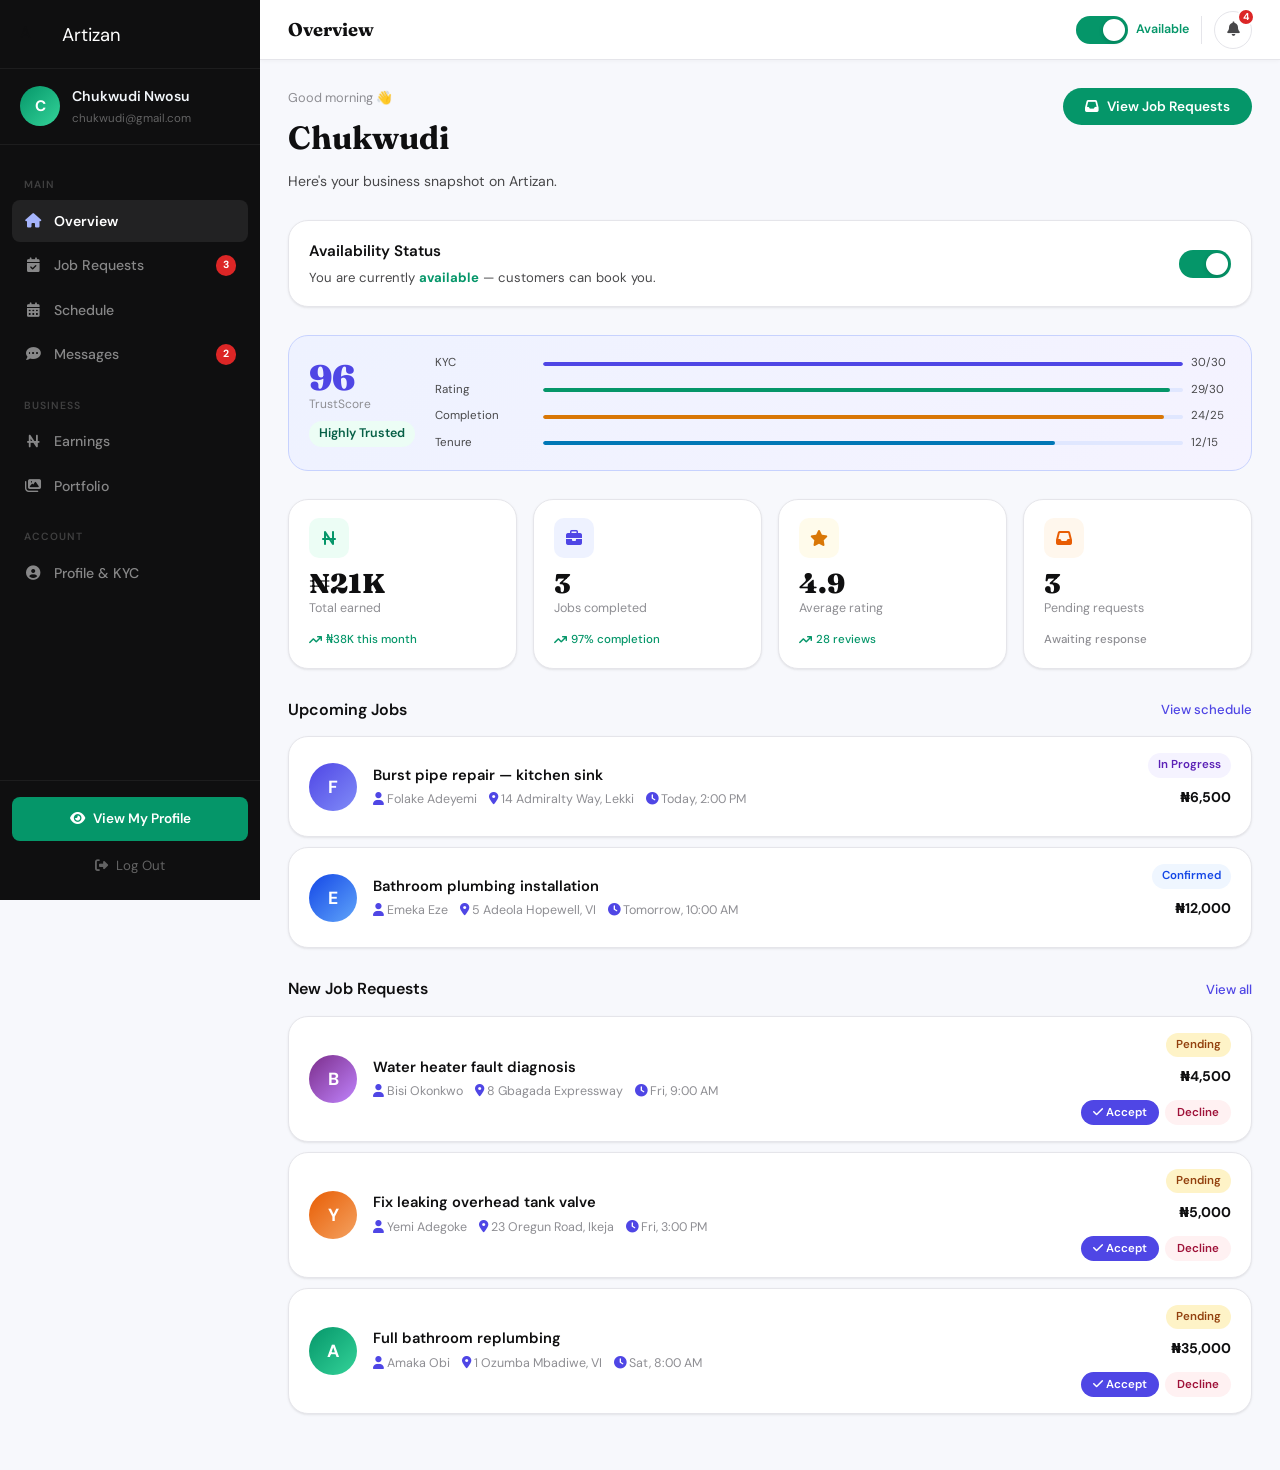
==== artisan-dashboard.html @ 29da0f99 "i added artizan dashboard" ====
<!DOCTYPE html>
<html lang="en">
<head>
  <meta charset="UTF-8"/>
  <meta name="viewport" content="width=device-width, initial-scale=1.0"/>
  <title>Artisan Dashboard — Artizan Lagos</title>
  <link rel="preconnect" href="https://fonts.googleapis.com"/>
  <link rel="preconnect" href="https://fonts.gstatic.com" crossorigin/>
  <link href="https://fonts.googleapis.com/css2?family=Fraunces:ital,opsz,wght@0,9..144,300;0,9..144,600;0,9..144,900;1,9..144,300&family=DM+Sans:ital,opsz,wght@0,9..40,300;0,9..40,400;0,9..40,500;0,9..40,600;1,9..40,300&display=swap" rel="stylesheet"/>
  <link rel="stylesheet" href="https://cdnjs.cloudflare.com/ajax/libs/font-awesome/6.5.0/css/all.min.css"/>
  <link rel="stylesheet" href="assets/css/style.css"/>
  <link rel="stylesheet" href="assets/css/dashboard.css"/>
  <link rel="stylesheet" href="assets/css/artisan-dashboard.css"/>
</head>
<body class="dash-body">

<!-- ══════════════════════════════════════════
     SIDEBAR
══════════════════════════════════════════ -->
<aside class="sidebar" id="sidebar">
  <div class="sb-brand">
    <a href="index.html" class="sb-logo">
      <span class="logo-mark">A</span>
      <span class="logo-text">Artizan</span>
    </a>
    <button class="sb-close" id="sb-close"><i class="fa fa-xmark"></i></button>
  </div>

  <div class="sb-user">
    <div class="sb-avatar artisan-av" id="sb-avatar">C</div>
    <div class="sb-user-info">
      <p class="sb-user-name" id="sb-user-name">Chukwudi Nwosu</p>
      <p class="sb-user-email" id="sb-user-email">chukwudi@gmail.com</p>
    </div>
  </div>

  <nav class="sb-nav">
    <p class="sb-section-label">Main</p>
    <a href="#" class="sb-link active" data-section="overview">
      <i class="fa fa-house"></i><span>Overview</span>
    </a>
    <a href="#" class="sb-link" data-section="bookings">
      <i class="fa fa-calendar-check"></i><span>Job Requests</span>
      <span class="sb-badge" id="badge-bookings">3</span>
    </a>
    <a href="#" class="sb-link" data-section="schedule">
      <i class="fa fa-calendar-days"></i><span>Schedule</span>
    </a>
    <a href="#" class="sb-link" data-section="messages">
      <i class="fa fa-comment-dots"></i><span>Messages</span>
      <span class="sb-badge" id="badge-messages">2</span>
    </a>

    <p class="sb-section-label">Business</p>
    <a href="#" class="sb-link" data-section="earnings">
      <i class="fa fa-naira-sign"></i><span>Earnings</span>
    </a>
    <a href="#" class="sb-link" data-section="portfolio">
      <i class="fa fa-images"></i><span>Portfolio</span>
    </a>

    <p class="sb-section-label">Account</p>
    <a href="#" class="sb-link" data-section="profile">
      <i class="fa fa-user-circle"></i><span>Profile & KYC</span>
    </a>
  </nav>

  <div class="sb-bottom">
    <a href="artisan-profile.html" class="sb-find-btn artisan-btn">
      <i class="fa fa-eye"></i> View My Profile
    </a>
    <button class="sb-logout" id="logout-btn">
      <i class="fa fa-right-from-bracket"></i> Log Out
    </button>
  </div>
</aside>

<!-- Overlay for mobile sidebar -->
<div class="sb-overlay" id="sb-overlay"></div>

<!-- ══════════════════════════════════════════
     MAIN WRAPPER
══════════════════════════════════════════ -->
<div class="dash-main">

  <!-- TOPBAR -->
  <header class="dash-topbar">
    <button class="topbar-menu" id="topbar-menu">
      <i class="fa fa-bars"></i>
    </button>
    <h1 class="topbar-title" id="topbar-title">Overview</h1>
    <div class="topbar-right">
      <!-- Availability quick toggle -->
      <div class="topbar-avail-wrap" id="topbar-avail-wrap" title="Toggle availability">
        <label class="avail-toggle" style="margin:0">
          <input type="checkbox" id="avail-topbar-toggle" checked/>
          <div class="avail-track"><div class="avail-thumb"></div></div>
        </label>
        <span class="topbar-avail-label" id="topbar-avail-label">Available</span>
      </div>
      <!-- Notification bell -->
      <div class="notif-wrap" id="notif-wrap">
        <button class="topbar-icon-btn" id="notif-btn">
          <i class="fa fa-bell"></i>
          <span class="topbar-badge" id="notif-count">4</span>
        </button>
        <div class="notif-dropdown" id="notif-dropdown" style="display:none">
          <div class="notif-header">
            <span>Notifications</span>
            <button class="notif-clear" id="notif-clear">Mark all read</button>
          </div>
          <div class="notif-list" id="notif-list"></div>
        </div>
      </div>
    </div>
  </header>

  <!-- CONTENT PANELS -->
  <div class="dash-content">

    <!-- ═══ OVERVIEW ═══ -->
    <section class="dash-panel active" id="panel-overview">
      <div class="panel-hero">
        <div>
          <p class="panel-eyebrow">Good morning 👋</p>
          <h2 class="panel-heading" id="greeting-name">Chukwudi</h2>
          <p class="panel-sub">Here's your business snapshot on Artizan.</p>
        </div>
        <button class="panel-cta-btn green-btn" data-section="bookings">
          <i class="fa fa-inbox"></i> View Job Requests
        </button>
      </div>

      <!-- Availability toggle card -->
      <div class="avail-toggle-card">
        <div class="atc-left">
          <h4>Availability Status</h4>
          <p id="avail-status-text">You are currently <strong style="color:var(--brand-green)">available</strong> — customers can book you.</p>
        </div>
        <label class="avail-toggle">
          <input type="checkbox" id="avail-main-toggle" checked/>
          <div class="avail-track"><div class="avail-thumb"></div></div>
        </label>
      </div>

      <!-- TrustScore widget -->
      <div class="trust-score-widget" id="trust-score-widget">
        <div>
          <div class="ts-num" id="ts-num">87</div>
          <div class="ts-label">TrustScore</div>
          <span class="ts-band" id="ts-band">Highly Trusted</span>
        </div>
        <div class="ts-bars" id="ts-bars">
          <!-- rendered by JS -->
        </div>
      </div>

      <!-- Stats -->
      <div class="stat-grid">
        <div class="stat-card">
          <div class="stat-icon-wrap green"><i class="fa fa-naira-sign"></i></div>
          <div class="stat-body">
            <p class="stat-val" id="stat-earned">₦182K</p>
            <p class="stat-lbl">Total earned</p>
          </div>
          <div class="stat-trend up"><i class="fa fa-arrow-trend-up"></i> ₦38K this month</div>
        </div>
        <div class="stat-card">
          <div class="stat-icon-wrap purple"><i class="fa fa-briefcase"></i></div>
          <div class="stat-body">
            <p class="stat-val" id="stat-jobs">31</p>
            <p class="stat-lbl">Jobs completed</p>
          </div>
          <div class="stat-trend up"><i class="fa fa-arrow-trend-up"></i> 97% completion</div>
        </div>
        <div class="stat-card">
          <div class="stat-icon-wrap amber"><i class="fa fa-star"></i></div>
          <div class="stat-body">
            <p class="stat-val" id="stat-rating">4.9</p>
            <p class="stat-lbl">Average rating</p>
          </div>
          <div class="stat-trend up"><i class="fa fa-arrow-trend-up"></i> 28 reviews</div>
        </div>
        <div class="stat-card">
          <div class="stat-icon-wrap orange"><i class="fa fa-inbox"></i></div>
          <div class="stat-body">
            <p class="stat-val" id="stat-pending">3</p>
            <p class="stat-lbl">Pending requests</p>
          </div>
          <div class="stat-trend neutral">Awaiting response</div>
        </div>
      </div>

      <!-- Upcoming jobs quick view -->
      <div class="section-block">
        <div class="section-block-header">
          <h3 class="section-block-title">Upcoming Jobs</h3>
          <button class="section-block-link" data-section="schedule">View schedule</button>
        </div>
        <div class="booking-list" id="overview-upcoming"></div>
      </div>

      <!-- Pending requests quick view -->
      <div class="section-block">
        <div class="section-block-header">
          <h3 class="section-block-title">New Job Requests</h3>
          <button class="section-block-link" data-section="bookings">View all</button>
        </div>
        <div class="booking-list" id="overview-pending"></div>
      </div>
    </section>

    <!-- ═══ JOB REQUESTS ═══ -->
    <section class="dash-panel" id="panel-bookings">
      <div class="panel-toprow">
        <div>
          <h2 class="panel-heading">Job Requests</h2>
          <p class="panel-sub">Accept or decline incoming booking requests from customers.</p>
        </div>
      </div>

      <!-- Filters -->
      <div class="booking-filters">
        <button class="bf-chip active green-active" data-filter="all">All</button>
        <button class="bf-chip" data-filter="pending">Pending</button>
        <button class="bf-chip" data-filter="confirmed">Confirmed</button>
        <button class="bf-chip" data-filter="in_progress">In Progress</button>
        <button class="bf-chip" data-filter="completed">Completed</button>
        <button class="bf-chip" data-filter="cancelled">Cancelled</button>
      </div>

      <div class="booking-list-full" id="jobs-list"></div>
    </section>

    <!-- ═══ SCHEDULE ═══ -->
    <section class="dash-panel" id="panel-schedule">
      <div class="panel-toprow">
        <div>
          <h2 class="panel-heading">My Schedule</h2>
          <p class="panel-sub">Manage your working hours and confirmed job slots.</p>
        </div>
      </div>

      <!-- Week view -->
      <div class="section-block">
        <div class="section-block-header">
          <h3 class="section-block-title">This Week</h3>
          <span class="section-block-link" id="week-range-label" style="cursor:default;color:var(--text-muted)"></span>
        </div>
        <div class="schedule-week" id="schedule-week"></div>
      </div>

      <!-- Availability Hours -->
      <div class="section-block">
        <div class="section-block-header">
          <h3 class="section-block-title">Working Hours</h3>
          <button class="section-block-link" id="save-hours-btn">Save changes</button>
        </div>
        <div class="avail-hours-grid" id="avail-hours-grid"></div>
      </div>

      <!-- Confirmed bookings on schedule -->
      <div class="section-block">
        <div class="section-block-header">
          <h3 class="section-block-title">Confirmed Jobs</h3>
        </div>
        <div class="booking-list-full" id="schedule-jobs-list"></div>
      </div>
    </section>

    <!-- ═══ MESSAGES ═══ -->
    <section class="dash-panel" id="panel-messages">
      <h2 class="panel-heading">Messages</h2>
      <p class="panel-sub">Chat with customers. Messaging unlocks after you confirm a booking.</p>

      <div class="chat-shell">
        <div class="chat-list" id="chat-list"></div>
        <div class="chat-window" id="chat-window">
          <div class="chat-empty" id="chat-empty">
            <i class="fa fa-comment-dots"></i>
            <p>Select a conversation to start chatting</p>
          </div>
          <div class="chat-active" id="chat-active" style="display:none">
            <div class="chat-header" id="chat-header"></div>
            <div class="chat-messages" id="chat-messages"></div>
            <div class="chat-input-wrap">
              <input type="text" id="chat-input" class="chat-input" placeholder="Type a message..."/>
              <button class="chat-send" id="chat-send"><i class="fa fa-paper-plane"></i></button>
            </div>
          </div>
        </div>
      </div>
    </section>

    <!-- ═══ EARNINGS ═══ -->
    <section class="dash-panel" id="panel-earnings">
      <div class="panel-toprow">
        <div>
          <h2 class="panel-heading">Earnings</h2>
          <p class="panel-sub">Track your income and request withdrawals.</p>
        </div>
      </div>

      <div class="earnings-summary">
        <div class="earnings-card">
          <p class="ec-period">This week</p>
          <p class="ec-amount" id="earn-week">₦18,500</p>
          <p class="ec-jobs" id="earn-week-jobs">3 jobs</p>
        </div>
        <div class="earnings-card">
          <p class="ec-period">This month</p>
          <p class="ec-amount" id="earn-month">₦38,000</p>
          <p class="ec-jobs" id="earn-month-jobs">6 jobs</p>
        </div>
        <div class="earnings-card">
          <p class="ec-period">All time</p>
          <p class="ec-amount" id="earn-total">₦182,500</p>
          <p class="ec-jobs" id="earn-total-jobs">31 jobs</p>
        </div>
      </div>

      <!-- Withdraw form -->
      <div class="withdraw-form">
        <h4><i class="fa fa-building-columns" style="margin-right:8px;color:var(--brand-green)"></i>Available balance: <span id="avail-balance">₦12,500</span></h4>
        <input type="number" id="withdraw-input" class="withdraw-input" placeholder="Enter amount (₦)"/>
        <button class="withdraw-btn" id="withdraw-btn">Withdraw to Bank</button>
      </div>

      <!-- Transaction history -->
      <div class="section-block">
        <div class="section-block-header">
          <h3 class="section-block-title">Transaction History</h3>
        </div>
        <div class="booking-list-full" id="earnings-history"></div>
      </div>
    </section>

    <!-- ═══ PORTFOLIO ═══ -->
    <section class="dash-panel" id="panel-portfolio">
      <div class="panel-toprow">
        <div>
          <h2 class="panel-heading">My Portfolio</h2>
          <p class="panel-sub">Showcase your best work. Upload up to 10 photos to attract more customers.</p>
        </div>
      </div>

      <div class="portfolio-count-bar">
        <span id="portfolio-count-text">5 / 10 photos uploaded</span>
        <div class="portfolio-count-track">
          <div class="portfolio-count-fill" id="portfolio-count-fill" style="width:50%"></div>
        </div>
      </div>

      <div class="portfolio-manager-grid" id="portfolio-grid"></div>

      <!-- Hidden file input -->
      <input type="file" id="portfolio-file-input" accept="image/*" style="display:none"/>

      <!-- Caption modal -->
      <div class="modal-backdrop" id="caption-modal" style="display:none">
        <div class="modal-box">
          <button class="modal-close-btn" id="caption-modal-close"><i class="fa fa-xmark"></i></button>
          <div class="modal-icon" style="background:#ECFDF5;color:#059669"><i class="fa fa-image"></i></div>
          <h3 class="modal-title">Add a caption</h3>
          <p class="modal-sub">Describe the work shown in this photo.</p>
          <input type="text" id="caption-input" class="pf-input" placeholder="e.g. Fixed burst kitchen pipe, Lekki" style="margin-bottom:16px"/>
          <button class="review-submit-btn" id="caption-submit" style="background:var(--brand-green)">Upload Photo</button>
        </div>
      </div>
    </section>

    <!-- ═══ PROFILE & KYC ═══ -->
    <section class="dash-panel" id="panel-profile">
      <h2 class="panel-heading">Profile & KYC</h2>
      <p class="panel-sub">Keep your details accurate and complete your identity verification.</p>

      <!-- KYC status banner -->
      <div class="kyc-banner" id="kyc-banner">
        <div class="kyc-banner-icon"><i class="fa fa-shield-halved"></i></div>
        <div class="kyc-banner-body">
          <h4 id="kyc-banner-title">Identity Verified</h4>
          <p id="kyc-banner-sub">Your government ID has been verified. Your TrustScore has been boosted.</p>
        </div>
        <span class="kyc-status-badge" id="kyc-status-badge">Verified</span>
      </div>

      <div class="profile-card" style="max-width:720px">
        <div class="profile-avatar-row">
          <div class="profile-dash-avatar artisan-av" id="profile-dash-avatar">C</div>
          <div>
            <h3 class="profile-dash-name" id="profile-dash-name">Chukwudi Nwosu</h3>
            <p class="profile-dash-email" id="profile-dash-email">chukwudi@gmail.com</p>
            <span class="profile-badge artisan-badge">Artisan · Plumber</span>
          </div>
        </div>

        <form id="profile-form" novalidate>
          <div class="pf-row">
            <div class="pf-field">
              <label class="pf-label">First name</label>
              <input type="text" id="pf-first" class="pf-input" placeholder="First name"/>
            </div>
            <div class="pf-field">
              <label class="pf-label">Last name</label>
              <input type="text" id="pf-last" class="pf-input" placeholder="Last name"/>
            </div>
          </div>
          <div class="pf-field">
            <label class="pf-label">Email address</label>
            <input type="email" id="pf-email" class="pf-input" placeholder="Email address"/>
          </div>
          <div class="pf-field">
            <label class="pf-label">Phone number</label>
            <input type="tel" id="pf-phone" class="pf-input" placeholder="+234 xxx xxx xxxx"/>
          </div>
          <div class="pf-row">
            <div class="pf-field">
              <label class="pf-label">Skill category</label>
              <select id="pf-skill" class="pf-input">
                <option>Plumbing</option><option>Electrical</option><option>Home Repair</option>
                <option>Tailoring</option><option>Carpentry</option><option>Painting</option>
                <option>Home Cleaning</option><option>Laundry</option><option>Babysitting</option>
                <option>Elder Care</option><option>Security</option><option>Private Tutoring</option>
              </select>
            </div>
            <div class="pf-field">
              <label class="pf-label">Years of experience</label>
              <input type="number" id="pf-exp" class="pf-input" placeholder="e.g. 5" min="0" max="50"/>
            </div>
          </div>
          <div class="pf-field">
            <label class="pf-label">Hourly rate (₦)</label>
            <input type="number" id="pf-rate" class="pf-input" placeholder="e.g. 3500"/>
          </div>
          <div class="pf-field">
            <label class="pf-label">Bio</label>
            <textarea id="pf-bio" class="pf-input" rows="3" placeholder="Briefly describe your skills and experience..." style="resize:vertical;padding-top:10px"></textarea>
          </div>

          <div class="pf-divider">KYC Document</div>
          <div class="kyc-upload-row">
            <div class="kyc-doc-preview" id="kyc-doc-preview">
              <i class="fa fa-id-card"></i>
              <span id="kyc-doc-name">NIN Slip uploaded</span>
            </div>
            <label class="kyc-upload-btn" for="kyc-file-input">
              <i class="fa fa-arrow-up-from-bracket"></i> Replace Document
            </label>
            <input type="file" id="kyc-file-input" accept="image/*,.pdf" style="display:none"/>
          </div>

          <div class="pf-divider">Change password</div>
          <div class="pf-row">
            <div class="pf-field">
              <label class="pf-label">New password</label>
              <input type="password" id="pf-pw" class="pf-input" placeholder="Leave blank to keep current"/>
            </div>
            <div class="pf-field">
              <label class="pf-label">Confirm new password</label>
              <input type="password" id="pf-pw-confirm" class="pf-input" placeholder="Repeat new password"/>
            </div>
          </div>

          <div class="pf-error" id="pf-error"></div>
          <div class="pf-success" id="pf-success" style="display:none"><i class="fa fa-circle-check"></i> Profile updated successfully.</div>

          <div class="pf-actions">
            <button type="submit" class="pf-save-btn" style="background:var(--brand-green)">Save Changes</button>
            <button type="button" class="pf-delete-btn" id="pf-delete-btn">Delete Account</button>
          </div>
        </form>
      </div>
    </section>

  </div>
</div>

<!-- ══════════════════════════════════════════
     CONFIRM MODAL (generic)
══════════════════════════════════════════ -->
<div class="modal-backdrop" id="confirm-modal" style="display:none">
  <div class="modal-box">
    <div class="modal-icon danger"><i class="fa fa-triangle-exclamation"></i></div>
    <h3 class="modal-title" id="confirm-title">Are you sure?</h3>
    <p class="modal-sub" id="confirm-msg">This action cannot be undone.</p>
    <div class="modal-actions">
      <button class="confirm-yes-btn" id="confirm-yes">Yes, continue</button>
      <button class="confirm-no-btn" id="confirm-no">Cancel</button>
    </div>
  </div>
</div>

<!-- TOAST -->
<div class="toast-wrap" id="toast-wrap"></div>

<script src="assets/js/artisan-dashboard.js"></script>
</body>
</html>
---- assets/css/style.css ----
/* ══════════════════════════════════════════
   ARTIZAN — DESIGN SYSTEM (style.css)
   Shared variables, resets, base styles
══════════════════════════════════════════ */

:root {
  /* Brand colours */
  --brand-purple: #4F46E5;
  --brand-purple-dark: #3730A3;
  --brand-purple-light: #EEF2FF;
  --brand-green: #059669;
  --brand-green-dark: #047857;
  --brand-green-light: #ECFDF5;

  /* Neutrals */
  --ink-900: #0F0F10;
  --ink-800: #1C1C1E;
  --ink-700: #2C2C2E;
  --ink-600: #48484A;
  --ink-500: #636366;
  --ink-400: #8E8E93;
  --ink-300: #C7C7CC;
  --ink-200: #E5E5EA;
  --ink-100: #F2F2F7;
  --ink-50:  #FAFAFA;
  --white:   #FFFFFF;

  /* Semantic */
  --text-primary:   var(--ink-900);
  --text-secondary: var(--ink-600);
  --text-muted:     var(--ink-400);
  --border:         var(--ink-200);
  --border-strong:  var(--ink-300);
  --surface:        var(--white);
  --surface-raised: var(--ink-50);

  /* Trust colours */
  --trust-high-bg:    #ECFDF5;
  --trust-high-color: #065F46;
  --trust-mid-bg:     #FFFBEB;
  --trust-mid-color:  #92400E;
  --trust-low-bg:     #F9FAFB;
  --trust-low-color:  #6B7280;

  /* Typography */
  --font-display: 'Fraunces', Georgia, serif;
  --font-body:    'DM Sans', system-ui, sans-serif;

  /* Spacing */
  --space-xs:  4px;
  --space-sm:  8px;
  --space-md:  16px;
  --space-lg:  24px;
  --space-xl:  40px;
  --space-2xl: 64px;
  --space-3xl: 96px;

  /* Radius */
  --radius-sm:  6px;
  --radius-md:  12px;
  --radius-lg:  20px;
  --radius-xl:  32px;
  --radius-full: 999px;

  /* Shadows */
  --shadow-sm:  0 1px 3px rgba(0,0,0,0.06), 0 1px 2px rgba(0,0,0,0.04);
  --shadow-md:  0 4px 16px rgba(0,0,0,0.08), 0 2px 6px rgba(0,0,0,0.04);
  --shadow-lg:  0 12px 40px rgba(0,0,0,0.12), 0 4px 12px rgba(0,0,0,0.06);
  --shadow-xl:  0 24px 64px rgba(0,0,0,0.16);

  /* Transitions */
  --ease: cubic-bezier(0.25, 0.46, 0.45, 0.94);
  --ease-spring: cubic-bezier(0.34, 1.56, 0.64, 1);
}

/* Reset */
*, *::before, *::after { box-sizing: border-box; margin: 0; padding: 0; }
html { scroll-behavior: smooth; -webkit-font-smoothing: antialiased; }
body {
  font-family: var(--font-body);
  font-size: 16px;
  line-height: 1.6;
  color: var(--text-primary);
  background: var(--white);
  overflow-x: hidden;
}
img { max-width: 100%; height: auto; display: block; }
a { color: inherit; text-decoration: none; }
button { cursor: pointer; font-family: inherit; border: none; background: none; }
ul, ol { list-style: none; }
input, select, textarea {
  font-family: inherit;
  font-size: 1rem;
  border: none;
  outline: none;
  background: none;
}

/* Container */
.container {
  max-width: 1200px;
  margin: 0 auto;
  padding: 0 24px;
}

/* Section headers */
.section-header { text-align: center; margin-bottom: 52px; }
.section-label {
  display: inline-block;
  font-size: 0.8rem;
  font-weight: 600;
  letter-spacing: 0.12em;
  text-transform: uppercase;
  color: var(--brand-purple);
  margin-bottom: 12px;
}
.section-label.light { color: rgba(255,255,255,0.7); }
.section-title {
  font-family: var(--font-display);
  font-size: clamp(1.8rem, 4vw, 2.8rem);
  font-weight: 700;
  line-height: 1.15;
  color: var(--text-primary);
  margin-bottom: 16px;
}
.section-title em {
  font-style: italic;
  font-weight: 300;
  color: var(--brand-purple);
}
.section-sub {
  font-size: 1.05rem;
  color: var(--text-secondary);
  max-width: 540px;
  margin: 0 auto;
}

/* Shared buttons */
.btn-primary-sm {
  display: inline-flex;
  align-items: center;
  gap: 6px;
  padding: 9px 20px;
  background: var(--brand-purple);
  color: var(--white);
  border-radius: var(--radius-full);
  font-size: 0.88rem;
  font-weight: 500;
  transition: background 0.2s var(--ease), transform 0.15s var(--ease);
}
.btn-primary-sm:hover { background: var(--brand-purple-dark); transform: translateY(-1px); }

.btn-ghost {
  display: inline-flex;
  align-items: center;
  padding: 9px 18px;
  border: 1px solid var(--border-strong);
  border-radius: var(--radius-full);
  font-size: 0.88rem;
  font-weight: 500;
  color: var(--text-secondary);
  transition: border-color 0.2s, color 0.2s;
}
.btn-ghost:hover { border-color: var(--brand-purple); color: var(--brand-purple); }

/* Scrollbar */
::-webkit-scrollbar { width: 6px; }
::-webkit-scrollbar-track { background: var(--ink-100); }
::-webkit-scrollbar-thumb { background: var(--ink-300); border-radius: 3px; }

/* Utility */
.hidden { display: none !important; }
---- assets/css/dashboard.css ----
/* ══════════════════════════════════════════
   ARTIZAN — DASHBOARD SHARED CSS
   dashboard.css
   Used by: customer-dashboard, artisan-dashboard
══════════════════════════════════════════ */

/* ── BASE ── */
.dash-body {
  margin: 0;
  background: #F7F8FC;
  font-family: var(--font-body);
  min-height: 100vh;
  overflow-x: hidden;
}

/* ── SIDEBAR ── */
.sidebar {
  position: fixed;
  top: 0; left: 0;
  width: 260px;
  height: 100vh;
  background: #0F0F10;
  display: flex;
  flex-direction: column;
  z-index: 300;
  transition: transform 0.3s var(--ease);
  overflow-y: auto;
}
.sidebar::-webkit-scrollbar { width: 0; }

.sb-brand {
  display: flex;
  align-items: center;
  justify-content: space-between;
  padding: 20px 20px 16px;
  border-bottom: 1px solid rgba(255,255,255,0.06);
}
.sb-logo {
  display: flex; align-items: center; gap: 10px;
  text-decoration: none;
}
.sb-logo .logo-text { color: #fff; font-size: 1.15rem; }
.sb-logo .logo-mark { width: 32px; height: 32px; font-size: 1rem; }
.sb-close {
  display: none;
  color: rgba(255,255,255,0.4);
  font-size: 1rem;
  background: none; border: none; cursor: pointer;
  padding: 4px;
}

.sb-user {
  display: flex; align-items: center; gap: 12px;
  padding: 16px 20px;
  border-bottom: 1px solid rgba(255,255,255,0.06);
}
.sb-avatar {
  width: 40px; height: 40px;
  border-radius: 50%;
  background: linear-gradient(135deg, #4F46E5, #818CF8);
  display: flex; align-items: center; justify-content: center;
  font-size: 0.95rem; font-weight: 700; color: #fff;
  flex-shrink: 0;
}
.sb-avatar.artisan-av { background: linear-gradient(135deg, #059669, #34D399); }
.sb-user-name  { font-size: 0.88rem; font-weight: 600; color: #F1F5F9; margin-bottom: 2px; }
.sb-user-email { font-size: 0.72rem; color: rgba(255,255,255,0.35); white-space: nowrap; overflow: hidden; text-overflow: ellipsis; max-width: 150px; }

.sb-nav {
  flex: 1;
  padding: 12px 12px;
  display: flex;
  flex-direction: column;
  gap: 2px;
}
.sb-link {
  display: flex;
  align-items: center;
  gap: 12px;
  padding: 10px 12px;
  border-radius: 8px;
  color: rgba(255,255,255,0.5);
  font-size: 0.88rem;
  font-weight: 500;
  text-decoration: none;
  transition: background 0.2s, color 0.2s;
  position: relative;
}
.sb-link i { width: 18px; text-align: center; font-size: 0.9rem; flex-shrink: 0; }
.sb-link span:not(.sb-badge) { flex: 1; }
.sb-link:hover { background: rgba(255,255,255,0.06); color: rgba(255,255,255,0.8); }
.sb-link.active { background: rgba(255,255,255,0.08); color: #fff; font-weight: 600; }
.sb-link.active i { color: #A5B4FC; }
.sb-link.active.artisan-active i { color: #6EE7B7; }

.sb-badge {
  background: #DC2626;
  color: #fff;
  font-size: 0.65rem;
  font-weight: 700;
  padding: 2px 6px;
  border-radius: 20px;
  min-width: 20px;
  text-align: center;
}

/* Sidebar section label */
.sb-section-label {
  font-size: 0.65rem;
  font-weight: 600;
  text-transform: uppercase;
  letter-spacing: 0.1em;
  color: rgba(255,255,255,0.2);
  padding: 12px 12px 4px;
  margin-top: 8px;
}

.sb-bottom {
  padding: 16px 12px;
  border-top: 1px solid rgba(255,255,255,0.06);
  display: flex;
  flex-direction: column;
  gap: 6px;
}
.sb-find-btn {
  display: flex; align-items: center; justify-content: center; gap: 8px;
  padding: 11px;
  background: var(--brand-purple);
  color: #fff;
  border-radius: 8px;
  font-size: 0.85rem; font-weight: 600;
  text-decoration: none;
  transition: background 0.2s;
}
.sb-find-btn:hover { background: var(--brand-purple-dark); }
.sb-find-btn.artisan-btn { background: var(--brand-green); }
.sb-find-btn.artisan-btn:hover { background: var(--brand-green-dark); }
.sb-logout {
  display: flex; align-items: center; justify-content: center; gap: 8px;
  padding: 10px;
  color: rgba(255,255,255,0.35);
  font-size: 0.83rem;
  background: none; border: none; cursor: pointer;
  border-radius: 8px;
  transition: background 0.2s, color 0.2s;
}
.sb-logout:hover { background: rgba(220,38,38,0.1); color: #FCA5A5; }

/* Overlay */
.sb-overlay {
  display: none;
  position: fixed; inset: 0;
  background: rgba(0,0,0,0.5);
  z-index: 299;
}
.sb-overlay.open { display: block; }

/* ── MAIN WRAPPER ── */
.dash-main {
  margin-left: 260px;
  min-height: 100vh;
  display: flex;
  flex-direction: column;
}

/* ── TOPBAR ── */
.dash-topbar {
  position: sticky; top: 0; z-index: 100;
  height: 60px;
  background: #fff;
  border-bottom: 1px solid var(--border);
  display: flex; align-items: center;
  padding: 0 28px;
  gap: 16px;
  box-shadow: 0 1px 4px rgba(0,0,0,0.04);
}
.topbar-menu {
  display: none;
  background: none; border: none; cursor: pointer;
  font-size: 1.1rem; color: var(--text-secondary);
  padding: 4px;
}
.topbar-title {
  font-family: var(--font-display);
  font-size: 1.15rem;
  font-weight: 700;
  color: var(--ink-900);
  flex: 1;
}
.topbar-right { display: flex; align-items: center; gap: 8px; }
.topbar-icon-btn {
  width: 38px; height: 38px;
  border-radius: 50%;
  display: flex; align-items: center; justify-content: center;
  background: none; border: 1px solid var(--border);
  color: var(--text-secondary); font-size: 0.9rem;
  cursor: pointer; position: relative;
  transition: all 0.2s; text-decoration: none;
}
.topbar-icon-btn:hover { border-color: var(--brand-purple); color: var(--brand-purple); }
.topbar-badge {
  position: absolute; top: -4px; right: -4px;
  width: 18px; height: 18px;
  background: #DC2626; color: #fff;
  border-radius: 50%; font-size: 0.62rem; font-weight: 700;
  display: flex; align-items: center; justify-content: center;
  border: 2px solid #fff;
}

/* Notifications dropdown */
.notif-wrap { position: relative; }
.notif-dropdown {
  position: absolute; top: calc(100% + 10px); right: 0;
  width: 340px;
  background: #fff;
  border: 1px solid var(--border);
  border-radius: var(--radius-lg);
  box-shadow: var(--shadow-lg);
  z-index: 200;
  overflow: hidden;
}
.notif-header {
  display: flex; align-items: center; justify-content: space-between;
  padding: 14px 16px;
  border-bottom: 1px solid var(--border);
  font-size: 0.88rem; font-weight: 600;
}
.notif-clear {
  font-size: 0.78rem; color: var(--brand-purple); background: none; border: none; cursor: pointer;
}
.notif-list { max-height: 320px; overflow-y: auto; }
.notif-item {
  display: flex; align-items: flex-start; gap: 12px;
  padding: 12px 16px;
  border-bottom: 1px solid var(--border);
  transition: background 0.2s;
}
.notif-item:last-child { border-bottom: none; }
.notif-item:hover { background: var(--ink-50); }
.notif-item.unread { background: #F5F3FF; }
.notif-dot { width: 8px; height: 8px; border-radius: 50%; background: var(--brand-purple); flex-shrink: 0; margin-top: 5px; }
.notif-dot.read { background: transparent; border: 1px solid var(--border); }
.notif-text { font-size: 0.82rem; color: var(--text-secondary); line-height: 1.5; flex: 1; }
.notif-time { font-size: 0.72rem; color: var(--text-muted); white-space: nowrap; }

/* ── CONTENT ── */
.dash-content { flex: 1; padding: 28px; }
.dash-panel { display: none; animation: panelIn 0.3s var(--ease) both; }
.dash-panel.active { display: block; }
@keyframes panelIn {
  from { opacity: 0; transform: translateY(10px); }
  to   { opacity: 1; transform: translateY(0); }
}

/* Panel hero */
.panel-hero {
  display: flex; align-items: flex-start; justify-content: space-between;
  margin-bottom: 28px; gap: 16px; flex-wrap: wrap;
}
.panel-eyebrow { font-size: 0.8rem; color: var(--text-muted); margin-bottom: 4px; }
.panel-heading {
  font-family: var(--font-display);
  font-size: clamp(1.4rem, 3vw, 2rem);
  font-weight: 700; color: var(--ink-900); margin-bottom: 6px;
}
.panel-sub { font-size: 0.88rem; color: var(--text-secondary); }
.panel-toprow { display: flex; align-items: flex-start; justify-content: space-between; margin-bottom: 24px; gap: 16px; flex-wrap: wrap; }
.panel-cta-btn {
  display: inline-flex; align-items: center; gap: 8px;
  padding: 10px 22px;
  background: var(--brand-purple); color: #fff;
  border-radius: var(--radius-full);
  font-size: 0.85rem; font-weight: 600;
  text-decoration: none; white-space: nowrap;
  transition: background 0.2s, transform 0.15s;
}
.panel-cta-btn:hover { background: var(--brand-purple-dark); transform: translateY(-1px); }
.panel-cta-btn.green-btn { background: var(--brand-green); }
.panel-cta-btn.green-btn:hover { background: var(--brand-green-dark); }

/* ── STAT CARDS ── */
.stat-grid {
  display: grid;
  grid-template-columns: repeat(4, 1fr);
  gap: 16px;
  margin-bottom: 28px;
}
.stat-card {
  background: #fff;
  border: 1px solid var(--border);
  border-radius: var(--radius-lg);
  padding: 18px 20px;
  display: flex; flex-direction: column; gap: 12px;
  box-shadow: var(--shadow-sm);
  transition: box-shadow 0.2s, transform 0.2s;
}
.stat-card:hover { box-shadow: var(--shadow-md); transform: translateY(-2px); }
.stat-icon-wrap {
  width: 40px; height: 40px;
  border-radius: 10px;
  display: flex; align-items: center; justify-content: center;
  font-size: 1rem;
}
.stat-icon-wrap.purple { background: #EEF2FF; color: var(--brand-purple); }
.stat-icon-wrap.green  { background: #ECFDF5; color: var(--brand-green); }
.stat-icon-wrap.amber  { background: #FFFBEB; color: #D97706; }
.stat-icon-wrap.blue   { background: #EFF6FF; color: #1447E6; }
.stat-icon-wrap.orange { background: #FFF7ED; color: #E85D04; }
.stat-val {
  font-family: var(--font-display);
  font-size: 1.7rem; font-weight: 900;
  color: var(--ink-900); line-height: 1;
}
.stat-lbl { font-size: 0.78rem; color: var(--text-muted); margin-top: 2px; }
.stat-trend {
  font-size: 0.72rem; font-weight: 500;
  display: flex; align-items: center; gap: 4px;
}
.stat-trend.up { color: #059669; }
.stat-trend.down { color: #DC2626; }
.stat-trend.neutral { color: var(--text-muted); }

/* ── SECTION BLOCK ── */
.section-block { margin-bottom: 28px; }
.section-block-header {
  display: flex; align-items: center; justify-content: space-between;
  margin-bottom: 14px;
}
.section-block-title { font-size: 1rem; font-weight: 600; color: var(--ink-900); }
.section-block-link {
  font-size: 0.82rem; font-weight: 500; color: var(--brand-purple);
  background: none; border: none; cursor: pointer; text-decoration: none;
  transition: color 0.2s;
}
.section-block-link:hover { color: var(--brand-purple-dark); }

/* ── BOOKING CARDS ── */
.booking-list, .booking-list-full { display: flex; flex-direction: column; gap: 10px; }
.booking-card {
  background: #fff;
  border: 1px solid var(--border);
  border-radius: var(--radius-lg);
  padding: 16px 20px;
  display: flex; align-items: center; gap: 16px;
  box-shadow: var(--shadow-sm);
  transition: box-shadow 0.2s;
}
.booking-card:hover { box-shadow: var(--shadow-md); }
.bc-avatar {
  width: 48px; height: 48px; border-radius: 50%;
  display: flex; align-items: center; justify-content: center;
  font-size: 1.1rem; font-weight: 700; color: #fff; flex-shrink: 0;
}
.bc-body { flex: 1; min-width: 0; }
.bc-title { font-size: 0.92rem; font-weight: 600; margin-bottom: 3px; white-space: nowrap; overflow: hidden; text-overflow: ellipsis; }
.bc-meta { display: flex; gap: 12px; font-size: 0.78rem; color: var(--text-muted); flex-wrap: wrap; }
.bc-meta i { margin-right: 3px; color: var(--brand-purple); }
.bc-right { display: flex; flex-direction: column; align-items: flex-end; gap: 8px; flex-shrink: 0; }
.bc-status {
  font-size: 0.72rem; font-weight: 600; padding: 3px 10px;
  border-radius: var(--radius-full);
}
.status-pending     { background: #FEF3C7; color: #92400E; }
.status-confirmed   { background: #EFF6FF; color: #1447E6; }
.status-in_progress { background: #F5F3FF; color: #5B21B6; }
.status-completed   { background: #ECFDF5; color: #065F46; }
.status-cancelled   { background: #FFF1F2; color: #9F1239; }
.status-disputed    { background: #FFF7ED; color: #9A3412; }
.bc-amount { font-size: 0.88rem; font-weight: 700; color: var(--ink-900); }
.bc-actions { display: flex; gap: 6px; margin-top: 4px; }
.bc-btn {
  padding: 5px 12px;
  border-radius: var(--radius-full);
  font-size: 0.72rem; font-weight: 600;
  cursor: pointer; border: none; transition: all 0.2s;
}
.bc-btn-primary { background: var(--brand-purple); color: #fff; }
.bc-btn-primary:hover { background: var(--brand-purple-dark); }
.bc-btn-secondary { background: var(--ink-100); color: var(--text-secondary); }
.bc-btn-secondary:hover { background: var(--ink-200); }
.bc-btn-danger { background: #FFF1F2; color: #9F1239; }
.bc-btn-danger:hover { background: #FFE4E6; }

/* Filter chips */
.booking-filters {
  display: flex; gap: 8px; flex-wrap: wrap;
  margin-bottom: 20px;
}
.bf-chip {
  padding: 6px 16px;
  border-radius: var(--radius-full);
  font-size: 0.8rem; font-weight: 500;
  border: 1.5px solid var(--border);
  background: #fff; color: var(--text-secondary);
  cursor: pointer; transition: all 0.2s;
}
.bf-chip:hover { border-color: var(--brand-purple); color: var(--brand-purple); }
.bf-chip.active { background: var(--brand-purple); border-color: var(--brand-purple); color: #fff; }
.bf-chip.active.green-active { background: var(--brand-green); border-color: var(--brand-green); }

/* ── CHAT ── */
.chat-shell {
  display: grid;
  grid-template-columns: 300px 1fr;
  height: calc(100vh - 200px);
  min-height: 400px;
  background: #fff;
  border: 1px solid var(--border);
  border-radius: var(--radius-lg);
  overflow: hidden;
  box-shadow: var(--shadow-sm);
}
.chat-list {
  border-right: 1px solid var(--border);
  overflow-y: auto;
  scrollbar-width: thin;
}
.chat-list-item {
  display: flex; align-items: center; gap: 12px;
  padding: 14px 16px;
  border-bottom: 1px solid var(--border);
  cursor: pointer; transition: background 0.15s;
}
.chat-list-item:hover { background: var(--ink-50); }
.chat-list-item.active { background: #F5F3FF; border-left: 3px solid var(--brand-purple); }
.cli-avatar { width: 40px; height: 40px; border-radius: 50%; display: flex; align-items: center; justify-content: center; font-size: 0.9rem; font-weight: 700; color: #fff; flex-shrink: 0; }
.cli-body { flex: 1; min-width: 0; }
.cli-name { font-size: 0.88rem; font-weight: 600; margin-bottom: 2px; }
.cli-preview { font-size: 0.75rem; color: var(--text-muted); white-space: nowrap; overflow: hidden; text-overflow: ellipsis; }
.cli-meta { display: flex; flex-direction: column; align-items: flex-end; gap: 4px; }
.cli-time { font-size: 0.7rem; color: var(--text-muted); }
.cli-unread { width: 18px; height: 18px; background: var(--brand-purple); color: #fff; border-radius: 50%; font-size: 0.62rem; font-weight: 700; display: flex; align-items: center; justify-content: center; }

.chat-window { display: flex; flex-direction: column; }
.chat-empty { flex: 1; display: flex; flex-direction: column; align-items: center; justify-content: center; gap: 12px; color: var(--text-muted); font-size: 0.9rem; }
.chat-empty i { font-size: 2.5rem; opacity: 0.3; }
.chat-active { display: flex; flex-direction: column; height: 100%; }
.chat-header { display: flex; align-items: center; gap: 12px; padding: 14px 18px; border-bottom: 1px solid var(--border); background: #fff; flex-shrink: 0; }
.ch-avatar { width: 38px; height: 38px; border-radius: 50%; display: flex; align-items: center; justify-content: center; font-size: 0.9rem; font-weight: 700; color: #fff; }
.ch-name { font-size: 0.92rem; font-weight: 600; }
.ch-skill { font-size: 0.75rem; color: var(--text-muted); }
.chat-messages { flex: 1; overflow-y: auto; padding: 16px; display: flex; flex-direction: column; gap: 10px; scrollbar-width: thin; }
.msg { max-width: 70%; padding: 10px 14px; border-radius: 16px; font-size: 0.88rem; line-height: 1.5; animation: msgIn 0.2s var(--ease) both; }
.msg-in  { background: var(--ink-100); color: var(--text-primary); border-bottom-left-radius: 4px; align-self: flex-start; }
.msg-out { background: var(--brand-purple); color: #fff; border-bottom-right-radius: 4px; align-self: flex-end; }
.msg-time { font-size: 0.65rem; opacity: 0.6; margin-top: 4px; text-align: right; }
@keyframes msgIn { from { opacity: 0; transform: translateY(6px); } to { opacity: 1; transform: translateY(0); } }
.chat-input-wrap { display: flex; align-items: center; gap: 8px; padding: 12px 16px; border-top: 1px solid var(--border); background: #fff; flex-shrink: 0; }
.chat-input { flex: 1; padding: 10px 14px; border: 1.5px solid var(--border); border-radius: var(--radius-full); font-family: var(--font-body); font-size: 0.88rem; outline: none; transition: border-color 0.2s; }
.chat-input:focus { border-color: var(--brand-purple); }
.chat-send { width: 38px; height: 38px; border-radius: 50%; background: var(--brand-purple); color: #fff; border: none; cursor: pointer; display: flex; align-items: center; justify-content: center; font-size: 0.88rem; transition: background 0.2s; flex-shrink: 0; }
.chat-send:hover { background: var(--brand-purple-dark); }

/* ── SAVED ARTISANS GRID ── */
.saved-grid { display: grid; grid-template-columns: repeat(auto-fill, minmax(240px, 1fr)); gap: 16px; }
.saved-card {
  background: #fff; border: 1px solid var(--border);
  border-radius: var(--radius-lg); padding: 20px;
  box-shadow: var(--shadow-sm);
  transition: box-shadow 0.2s, transform 0.2s;
}
.saved-card:hover { box-shadow: var(--shadow-md); transform: translateY(-2px); }
.sc-top { display: flex; align-items: center; gap: 12px; margin-bottom: 12px; }
.sc-avatar { width: 44px; height: 44px; border-radius: 50%; display: flex; align-items: center; justify-content: center; font-size: 1rem; font-weight: 700; color: #fff; flex-shrink: 0; }
.sc-name { font-size: 0.9rem; font-weight: 600; margin-bottom: 2px; }
.sc-skill { font-size: 0.75rem; color: var(--text-secondary); }
.sc-rating { font-size: 0.78rem; color: var(--text-secondary); margin-bottom: 12px; }
.sc-rating i { color: #F59E0B; margin-right: 3px; }
.sc-actions { display: flex; gap: 8px; }
.sc-book { flex: 1; padding: 8px; background: var(--brand-purple-light); color: var(--brand-purple); border-radius: var(--radius-sm); font-size: 0.78rem; font-weight: 600; text-align: center; text-decoration: none; transition: all 0.2s; border: none; cursor: pointer; }
.sc-book:hover { background: var(--brand-purple); color: #fff; }
.sc-remove { padding: 8px; background: var(--ink-100); color: var(--text-muted); border-radius: var(--radius-sm); border: none; cursor: pointer; font-size: 0.8rem; transition: all 0.2s; }
.sc-remove:hover { background: #FFE4E6; color: #9F1239; }

/* ── RECOMMENDED ARTISANS ROW ── */
.rec-artisan-row { display: flex; gap: 14px; overflow-x: auto; padding-bottom: 4px; scrollbar-width: none; }
.rec-artisan-row::-webkit-scrollbar { display: none; }
.ra-card {
  flex: 0 0 200px;
  background: #fff; border: 1px solid var(--border);
  border-radius: var(--radius-lg); padding: 16px;
  box-shadow: var(--shadow-sm);
  transition: box-shadow 0.2s, transform 0.2s;
  text-decoration: none; color: inherit;
  display: block;
}
.ra-card:hover { box-shadow: var(--shadow-md); transform: translateY(-2px); }
.ra-avatar { width: 48px; height: 48px; border-radius: 50%; display: flex; align-items: center; justify-content: center; font-size: 1.1rem; font-weight: 700; color: #fff; margin-bottom: 10px; }
.ra-name { font-size: 0.88rem; font-weight: 600; margin-bottom: 2px; }
.ra-skill { font-size: 0.75rem; color: var(--text-secondary); margin-bottom: 6px; }
.ra-rating { font-size: 0.75rem; color: var(--text-muted); }
.ra-rating i { color: #F59E0B; margin-right: 3px; }

/* ── PROFILE FORM ── */
.profile-card { background: #fff; border: 1px solid var(--border); border-radius: var(--radius-xl); padding: 28px; box-shadow: var(--shadow-sm); max-width: 680px; }
.profile-avatar-row { display: flex; align-items: center; gap: 20px; margin-bottom: 28px; }
.profile-dash-avatar { width: 68px; height: 68px; border-radius: 50%; background: linear-gradient(135deg, #4F46E5, #818CF8); display: flex; align-items: center; justify-content: center; font-size: 1.6rem; font-weight: 700; color: #fff; flex-shrink: 0; }
.profile-dash-avatar.artisan-av { background: linear-gradient(135deg, #059669, #34D399); }
.profile-dash-name { font-family: var(--font-display); font-size: 1.1rem; font-weight: 700; margin-bottom: 2px; }
.profile-dash-email { font-size: 0.82rem; color: var(--text-muted); margin-bottom: 6px; }
.profile-badge { font-size: 0.72rem; font-weight: 600; padding: 3px 10px; border-radius: var(--radius-full); background: var(--brand-purple-light); color: var(--brand-purple); }
.profile-badge.artisan-badge { background: var(--brand-green-light); color: var(--brand-green); }
.pf-row { display: grid; grid-template-columns: 1fr 1fr; gap: 16px; }
.pf-field { margin-bottom: 18px; }
.pf-label { display: block; font-size: 0.82rem; font-weight: 600; color: var(--ink-700); margin-bottom: 6px; }
.pf-input { width: 100%; padding: 11px 14px; border: 1.5px solid var(--border); border-radius: var(--radius-md); font-family: var(--font-body); font-size: 0.9rem; color: var(--text-primary); background: var(--ink-50); transition: border-color 0.2s, box-shadow 0.2s, background 0.2s; outline: none; }
.pf-input:focus { border-color: var(--brand-purple); background: #fff; box-shadow: 0 0 0 3px rgba(79,70,229,0.1); }
.pf-divider { font-size: 0.78rem; font-weight: 600; text-transform: uppercase; letter-spacing: 0.08em; color: var(--text-muted); padding: 16px 0 8px; border-top: 1px solid var(--border); margin: 8px 0 4px; }
.pf-error { font-size: 0.82rem; color: #DC2626; min-height: 18px; margin-bottom: 10px; }
.pf-success { display: flex; align-items: center; gap: 8px; font-size: 0.85rem; color: #059669; background: #ECFDF5; border: 1px solid #6EE7B7; border-radius: var(--radius-sm); padding: 10px 14px; margin-bottom: 16px; }
.pf-actions { display: flex; gap: 12px; flex-wrap: wrap; }
.pf-save-btn { padding: 11px 28px; background: var(--brand-purple); color: #fff; border: none; border-radius: var(--radius-md); font-family: var(--font-body); font-size: 0.9rem; font-weight: 600; cursor: pointer; transition: background 0.2s; }
.pf-save-btn:hover { background: var(--brand-purple-dark); }
.pf-delete-btn { padding: 11px 20px; background: none; border: 1.5px solid #FECDD3; color: #9F1239; border-radius: var(--radius-md); font-family: var(--font-body); font-size: 0.88rem; font-weight: 500; cursor: pointer; transition: all 0.2s; }
.pf-delete-btn:hover { background: #FFF1F2; }

/* ── MODALS ── */
.modal-backdrop { position: fixed; inset: 0; background: rgba(0,0,0,0.45); z-index: 500; display: flex; align-items: center; justify-content: center; padding: 24px; animation: fadeIn 0.2s ease; }
.modal-box { background: #fff; border-radius: var(--radius-xl); padding: 36px 32px; max-width: 420px; width: 100%; text-align: center; position: relative; animation: modalIn 0.3s var(--ease-spring) both; }
@keyframes modalIn { from { opacity: 0; transform: scale(0.94) translateY(10px); } to { opacity: 1; transform: scale(1) translateY(0); } }
.modal-close-btn { position: absolute; top: 16px; right: 16px; width: 32px; height: 32px; border-radius: 50%; background: var(--ink-100); border: none; cursor: pointer; font-size: 0.85rem; color: var(--text-secondary); display: flex; align-items: center; justify-content: center; }
.modal-icon { width: 60px; height: 60px; border-radius: 50%; background: #FEF9C3; color: #CA8A04; font-size: 1.6rem; display: flex; align-items: center; justify-content: center; margin: 0 auto 16px; }
.modal-icon.danger { background: #FFF1F2; color: #DC2626; }
.modal-title { font-family: var(--font-display); font-size: 1.3rem; font-weight: 700; margin-bottom: 8px; }
.modal-sub { font-size: 0.88rem; color: var(--text-secondary); margin-bottom: 20px; }

/* Star selector */
.star-selector { display: flex; justify-content: center; gap: 8px; margin-bottom: 8px; }
.star-btn { font-size: 1.8rem; color: #E5E7EB; background: none; border: none; cursor: pointer; transition: color 0.15s, transform 0.15s; }
.star-btn:hover, .star-btn.lit { color: #F59E0B; transform: scale(1.15); }
.star-label { font-size: 0.82rem; color: var(--text-muted); margin-bottom: 16px; }
.review-textarea { width: 100%; padding: 10px 14px; border: 1.5px solid var(--border); border-radius: var(--radius-md); font-family: var(--font-body); font-size: 0.88rem; resize: vertical; outline: none; margin-bottom: 16px; }
.review-textarea:focus { border-color: var(--brand-purple); }
.review-submit-btn { width: 100%; padding: 12px; background: var(--brand-purple); color: #fff; border: none; border-radius: var(--radius-md); font-family: var(--font-body); font-size: 0.92rem; font-weight: 600; cursor: pointer; transition: background 0.2s; }
.review-submit-btn:hover { background: var(--brand-purple-dark); }

/* Confirm modal */
.modal-actions { display: flex; gap: 10px; }
.confirm-yes-btn { flex: 1; padding: 12px; background: #DC2626; color: #fff; border: none; border-radius: var(--radius-md); font-family: var(--font-body); font-size: 0.9rem; font-weight: 600; cursor: pointer; transition: background 0.2s; }
.confirm-yes-btn:hover { background: #B91C1C; }
.confirm-no-btn { flex: 1; padding: 12px; background: var(--ink-100); color: var(--text-secondary); border: none; border-radius: var(--radius-md); font-family: var(--font-body); font-size: 0.9rem; font-weight: 500; cursor: pointer; transition: background 0.2s; }
.confirm-no-btn:hover { background: var(--ink-200); }

/* ── TOAST ── */
.toast-wrap { position: fixed; bottom: 24px; right: 24px; display: flex; flex-direction: column; gap: 8px; z-index: 1000; }
.toast-item {
  display: flex; align-items: center; gap: 10px;
  padding: 12px 18px;
  background: var(--ink-900);
  color: #F1F5F9;
  border-radius: var(--radius-md);
  font-size: 0.85rem; font-weight: 500;
  box-shadow: var(--shadow-lg);
  animation: toastIn 0.3s var(--ease) both;
  min-width: 260px; max-width: 360px;
}
@keyframes toastIn { from { opacity: 0; transform: translateX(20px); } to { opacity: 1; transform: translateX(0); } }
.toast-item i { flex-shrink: 0; }

/* ── EMPTY STATE ── */
.empty-state {
  display: flex; flex-direction: column; align-items: center; justify-content: center;
  padding: 52px 24px; text-align: center; color: var(--text-muted);
  background: #fff; border: 1px solid var(--border); border-radius: var(--radius-lg);
}
.empty-state i { font-size: 2.5rem; opacity: 0.3; margin-bottom: 14px; }
.empty-state h4 { font-size: 1rem; font-weight: 600; color: var(--text-secondary); margin-bottom: 6px; }
.empty-state p { font-size: 0.85rem; margin-bottom: 20px; }
.empty-state a, .empty-state button { display: inline-flex; align-items: center; gap: 8px; padding: 10px 22px; background: var(--brand-purple); color: #fff; border-radius: var(--radius-full); font-size: 0.85rem; font-weight: 600; text-decoration: none; border: none; cursor: pointer; transition: background 0.2s; }
.empty-state a:hover, .empty-state button:hover { background: var(--brand-purple-dark); }

/* ── ARTISAN DASHBOARD EXTRAS ── */
.avail-toggle-card { background: #fff; border: 1px solid var(--border); border-radius: var(--radius-lg); padding: 18px 20px; display: flex; align-items: center; justify-content: space-between; gap: 16px; margin-bottom: 28px; box-shadow: var(--shadow-sm); }
.atc-left h4 { font-size: 0.95rem; font-weight: 600; margin-bottom: 4px; }
.atc-left p  { font-size: 0.82rem; color: var(--text-secondary); }
.avail-toggle { position: relative; cursor: pointer; }
.avail-toggle input { position: absolute; opacity: 0; width: 0; height: 0; }
.avail-track { width: 52px; height: 28px; background: var(--ink-200); border-radius: 14px; position: relative; transition: background 0.25s; }
.avail-toggle input:checked + .avail-track { background: var(--brand-green); }
.avail-thumb { position: absolute; top: 3px; left: 3px; width: 22px; height: 22px; background: #fff; border-radius: 50%; box-shadow: 0 1px 4px rgba(0,0,0,0.2); transition: transform 0.25s var(--ease-spring); }
.avail-toggle input:checked + .avail-track .avail-thumb { transform: translateX(24px); }

.trust-score-widget { background: linear-gradient(135deg, #EEF2FF, #F5F3FF); border: 1px solid #C7D2FE; border-radius: var(--radius-lg); padding: 18px 20px; margin-bottom: 28px; display: flex; align-items: center; gap: 20px; }
.ts-num { font-family: var(--font-display); font-size: 2.2rem; font-weight: 900; color: var(--brand-purple); line-height: 1; }
.ts-label { font-size: 0.75rem; color: var(--text-muted); }
.ts-band { font-size: 0.78rem; font-weight: 600; padding: 3px 10px; border-radius: var(--radius-full); background: var(--trust-high-bg); color: var(--trust-high-color); margin-top: 6px; display: inline-block; }
.ts-bars { flex: 1; display: flex; flex-direction: column; gap: 8px; }
.ts-bar-row { display: grid; grid-template-columns: 100px 1fr 40px; align-items: center; gap: 8px; font-size: 0.72rem; color: var(--text-secondary); }
.ts-track { height: 4px; background: #E0E7FF; border-radius: 2px; overflow: hidden; }
.ts-fill { height: 100%; border-radius: 2px; }

/* ── SCHEDULE ── */
.schedule-week { display: grid; grid-template-columns: repeat(7,1fr); gap: 8px; margin-bottom: 20px; }
.sched-day { background: #fff; border: 1px solid var(--border); border-radius: var(--radius-md); padding: 10px 6px; text-align: center; }
.sched-day.today { border-color: var(--brand-purple); background: var(--brand-purple-light); }
.sched-day .day-label { font-size: 0.65rem; text-transform: uppercase; letter-spacing: 0.06em; color: var(--text-muted); margin-bottom: 4px; }
.sched-day .day-num { font-family: var(--font-display); font-size: 1.1rem; font-weight: 700; color: var(--ink-900); }
.sched-day .day-bookings { font-size: 0.65rem; color: var(--brand-green); margin-top: 4px; }

/* ── EARNINGS ── */
.earnings-summary { display: grid; grid-template-columns: repeat(3,1fr); gap: 16px; margin-bottom: 24px; }
.earnings-card { background: #fff; border: 1px solid var(--border); border-radius: var(--radius-lg); padding: 18px 20px; box-shadow: var(--shadow-sm); }
.ec-period { font-size: 0.72rem; color: var(--text-muted); margin-bottom: 4px; }
.ec-amount { font-family: var(--font-display); font-size: 1.6rem; font-weight: 900; color: var(--brand-green); }
.ec-jobs { font-size: 0.75rem; color: var(--text-muted); margin-top: 4px; }
.withdraw-form { background: var(--brand-green-light); border: 1px solid #6EE7B7; border-radius: var(--radius-lg); padding: 18px 20px; display: flex; align-items: center; gap: 14px; margin-bottom: 24px; flex-wrap: wrap; }
.withdraw-form h4 { font-size: 0.92rem; font-weight: 600; flex: 1; min-width: 120px; }
.withdraw-input { padding: 9px 14px; border: 1.5px solid #6EE7B7; border-radius: var(--radius-md); font-family: var(--font-body); font-size: 0.88rem; background: #fff; outline: none; width: 160px; }
.withdraw-btn { padding: 9px 20px; background: var(--brand-green); color: #fff; border: none; border-radius: var(--radius-md); font-family: var(--font-body); font-size: 0.88rem; font-weight: 600; cursor: pointer; transition: background 0.2s; white-space: nowrap; }
.withdraw-btn:hover { background: var(--brand-green-dark); }

/* ── PORTFOLIO MANAGER ── */
.portfolio-manager-grid { display: grid; grid-template-columns: repeat(auto-fill, minmax(150px,1fr)); gap: 12px; }
.pm-item { aspect-ratio: 1; border-radius: var(--radius-md); background: var(--ink-100); position: relative; overflow: hidden; display: flex; align-items: center; justify-content: center; color: var(--ink-400); font-size: 1.5rem; }
.pm-item.add-btn { border: 2px dashed var(--border); cursor: pointer; transition: border-color 0.2s, background 0.2s; }
.pm-item.add-btn:hover { border-color: var(--brand-green); background: var(--brand-green-light); color: var(--brand-green); }
.pm-delete { position: absolute; top: 6px; right: 6px; width: 24px; height: 24px; background: rgba(220,38,38,0.85); color: #fff; border-radius: 50%; display: flex; align-items: center; justify-content: center; font-size: 0.7rem; border: none; cursor: pointer; opacity: 0; transition: opacity 0.2s; }
.pm-item:hover .pm-delete { opacity: 1; }
.pm-caption { position: absolute; bottom: 0; left: 0; right: 0; padding: 6px 8px; background: linear-gradient(to top, rgba(0,0,0,0.6), transparent); color: #fff; font-size: 0.65rem; }

/* ── RESPONSIVE ── */
@media (max-width: 1024px) {
  .stat-grid { grid-template-columns: repeat(2,1fr); }
  .earnings-summary { grid-template-columns: repeat(2,1fr); }
}
@media (max-width: 900px) {
  .sidebar { transform: translateX(-100%); }
  .sidebar.open { transform: translateX(0); }
  .sb-close { display: flex; }
  .dash-main { margin-left: 0; }
  .topbar-menu { display: block; }
  .chat-shell { grid-template-columns: 1fr; height: auto; }
  .chat-list { max-height: 240px; border-right: none; border-bottom: 1px solid var(--border); }
  .chat-window { height: 380px; }
}
@media (max-width: 640px) {
  .stat-grid { grid-template-columns: repeat(2,1fr); }
  .dash-content { padding: 16px; }
  .pf-row { grid-template-columns: 1fr; }
  .modal-box { padding: 28px 20px; }
  .earnings-summary { grid-template-columns: 1fr; }
  .schedule-week { grid-template-columns: repeat(4,1fr); }
}
@keyframes fadeIn { from { opacity: 0; } to { opacity: 1; } }
---- assets/css/artisan-dashboard.css ----
/* ══════════════════════════════════════════
   ARTIZAN — ARTISAN DASHBOARD EXTRAS CSS
   artisan-dashboard.css
   Add-on to dashboard.css for artisan-only
   components: KYC banner, hours grid,
   portfolio count bar, topbar avail toggle
══════════════════════════════════════════ */

/* ── TOPBAR AVAILABILITY LABEL ── */
.topbar-avail-wrap {
  display: flex;
  align-items: center;
  gap: 8px;
  padding: 0 12px 0 4px;
  border-right: 1px solid var(--border);
  margin-right: 4px;
}
.topbar-avail-label {
  font-size: 0.78rem;
  font-weight: 600;
  color: var(--brand-green);
  transition: color 0.2s;
}

/* ── KYC BANNER ── */
.kyc-banner {
  display: flex;
  align-items: center;
  gap: 16px;
  padding: 16px 20px;
  border-radius: var(--radius-lg);
  margin-bottom: 24px;
  border: 1px solid transparent;
}
.kyc-banner.kyc-verified    { background: #ECFDF5; border-color: #6EE7B7; }
.kyc-banner.kyc-pending     { background: #FFFBEB; border-color: #FDE68A; }
.kyc-banner.kyc-rejected    { background: #FFF1F2; border-color: #FECDD3; }
.kyc-banner.kyc-unverified  { background: #F5F3FF; border-color: #C4B5FD; }

.kyc-banner-icon {
  width: 44px; height: 44px;
  border-radius: 50%;
  display: flex; align-items: center; justify-content: center;
  font-size: 1.2rem;
  flex-shrink: 0;
}
.kyc-verified  .kyc-banner-icon { background: #D1FAE5; color: #065F46; }
.kyc-pending   .kyc-banner-icon { background: #FEF3C7; color: #92400E; }
.kyc-rejected  .kyc-banner-icon { background: #FFE4E6; color: #9F1239; }
.kyc-unverified .kyc-banner-icon{ background: #EDE9FE; color: #5B21B6; }

.kyc-banner-body { flex: 1; }
.kyc-banner-body h4 { font-size: 0.92rem; font-weight: 700; margin-bottom: 2px; }
.kyc-banner-body p  { font-size: 0.8rem; color: var(--text-secondary); }

.kyc-status-badge {
  font-size: 0.75rem;
  font-weight: 700;
  padding: 4px 12px;
  border-radius: var(--radius-full);
  white-space: nowrap;
  flex-shrink: 0;
}
.kyc-verified  .kyc-status-badge { background: #D1FAE5; color: #065F46; }
.kyc-pending   .kyc-status-badge { background: #FEF3C7; color: #92400E; }
.kyc-rejected  .kyc-status-badge { background: #FFE4E6; color: #9F1239; }
.kyc-unverified .kyc-status-badge{ background: #EDE9FE; color: #5B21B6; }

/* ── PORTFOLIO COUNT BAR ── */
.portfolio-count-bar {
  display: flex;
  align-items: center;
  gap: 16px;
  margin-bottom: 20px;
  font-size: 0.85rem;
  color: var(--text-secondary);
}
.portfolio-count-track {
  flex: 1;
  height: 6px;
  background: var(--ink-200);
  border-radius: 3px;
  overflow: hidden;
}
.portfolio-count-fill {
  height: 100%;
  background: var(--brand-green);
  border-radius: 3px;
  transition: width 0.4s var(--ease);
}

/* ── KYC UPLOAD ROW ── */
.kyc-upload-row {
  display: flex;
  align-items: center;
  gap: 14px;
  flex-wrap: wrap;
  margin-bottom: 18px;
}
.kyc-doc-preview {
  display: flex;
  align-items: center;
  gap: 10px;
  padding: 10px 16px;
  background: var(--brand-green-light);
  border: 1px solid #6EE7B7;
  border-radius: var(--radius-md);
  font-size: 0.85rem;
  color: var(--brand-green-dark);
  flex: 1;
}
.kyc-doc-preview i { font-size: 1rem; }
.kyc-upload-btn {
  display: inline-flex;
  align-items: center;
  gap: 8px;
  padding: 10px 18px;
  background: var(--ink-100);
  border: 1.5px dashed var(--border-strong);
  border-radius: var(--radius-md);
  font-size: 0.82rem;
  font-weight: 500;
  color: var(--text-secondary);
  cursor: pointer;
  transition: all 0.2s;
  white-space: nowrap;
}
.kyc-upload-btn:hover { border-color: var(--brand-green); color: var(--brand-green); background: var(--brand-green-light); }

/* ── TRUST SCORE BAND VARIANTS ── */
.ts-band.ts-band-high { background: var(--trust-high-bg); color: var(--trust-high-color); }
.ts-band.ts-band-mid  { background: var(--trust-mid-bg);  color: var(--trust-mid-color); }
.ts-band.ts-band-low  { background: var(--trust-low-bg);  color: var(--trust-low-color); }

/* ── WORKING HOURS GRID ── */
.avail-hours-grid {
  background: #fff;
  border: 1px solid var(--border);
  border-radius: var(--radius-lg);
  overflow: hidden;
  box-shadow: var(--shadow-sm);
}
.hours-row {
  display: flex;
  align-items: center;
  gap: 16px;
  padding: 14px 20px;
  border-bottom: 1px solid var(--border);
  transition: background 0.15s;
}
.hours-row:last-child { border-bottom: none; }
.hours-row:hover { background: var(--ink-50); }

.hours-day-toggle {
  display: flex;
  align-items: center;
  gap: 10px;
  cursor: pointer;
  min-width: 130px;
}
.hours-day-toggle input[type="checkbox"] {
  width: 16px; height: 16px;
  accent-color: var(--brand-green);
  cursor: pointer;
}
.hours-day-name {
  font-size: 0.88rem;
  font-weight: 600;
  color: var(--text-primary);
}

.hours-time-range {
  display: flex;
  align-items: center;
  gap: 10px;
  flex: 1;
}
.hours-time-range.hours-disabled { opacity: 0.35; pointer-events: none; }
.hours-input {
  padding: 7px 12px;
  border: 1.5px solid var(--border);
  border-radius: var(--radius-sm);
  font-family: var(--font-body);
  font-size: 0.85rem;
  color: var(--text-primary);
  background: var(--ink-50);
  outline: none;
  transition: border-color 0.2s;
  width: 120px;
}
.hours-input:focus { border-color: var(--brand-green); background: #fff; }
.hours-sep {
  font-size: 0.78rem;
  color: var(--text-muted);
}

@media (max-width: 640px) {
  .hours-row { flex-direction: column; align-items: flex-start; gap: 10px; padding: 12px 16px; }
  .hours-day-toggle { min-width: auto; }
  .kyc-upload-row { flex-direction: column; align-items: stretch; }
  .topbar-avail-wrap { display: none; }
  .portfolio-count-bar { flex-direction: column; align-items: flex-start; gap: 8px; }
}
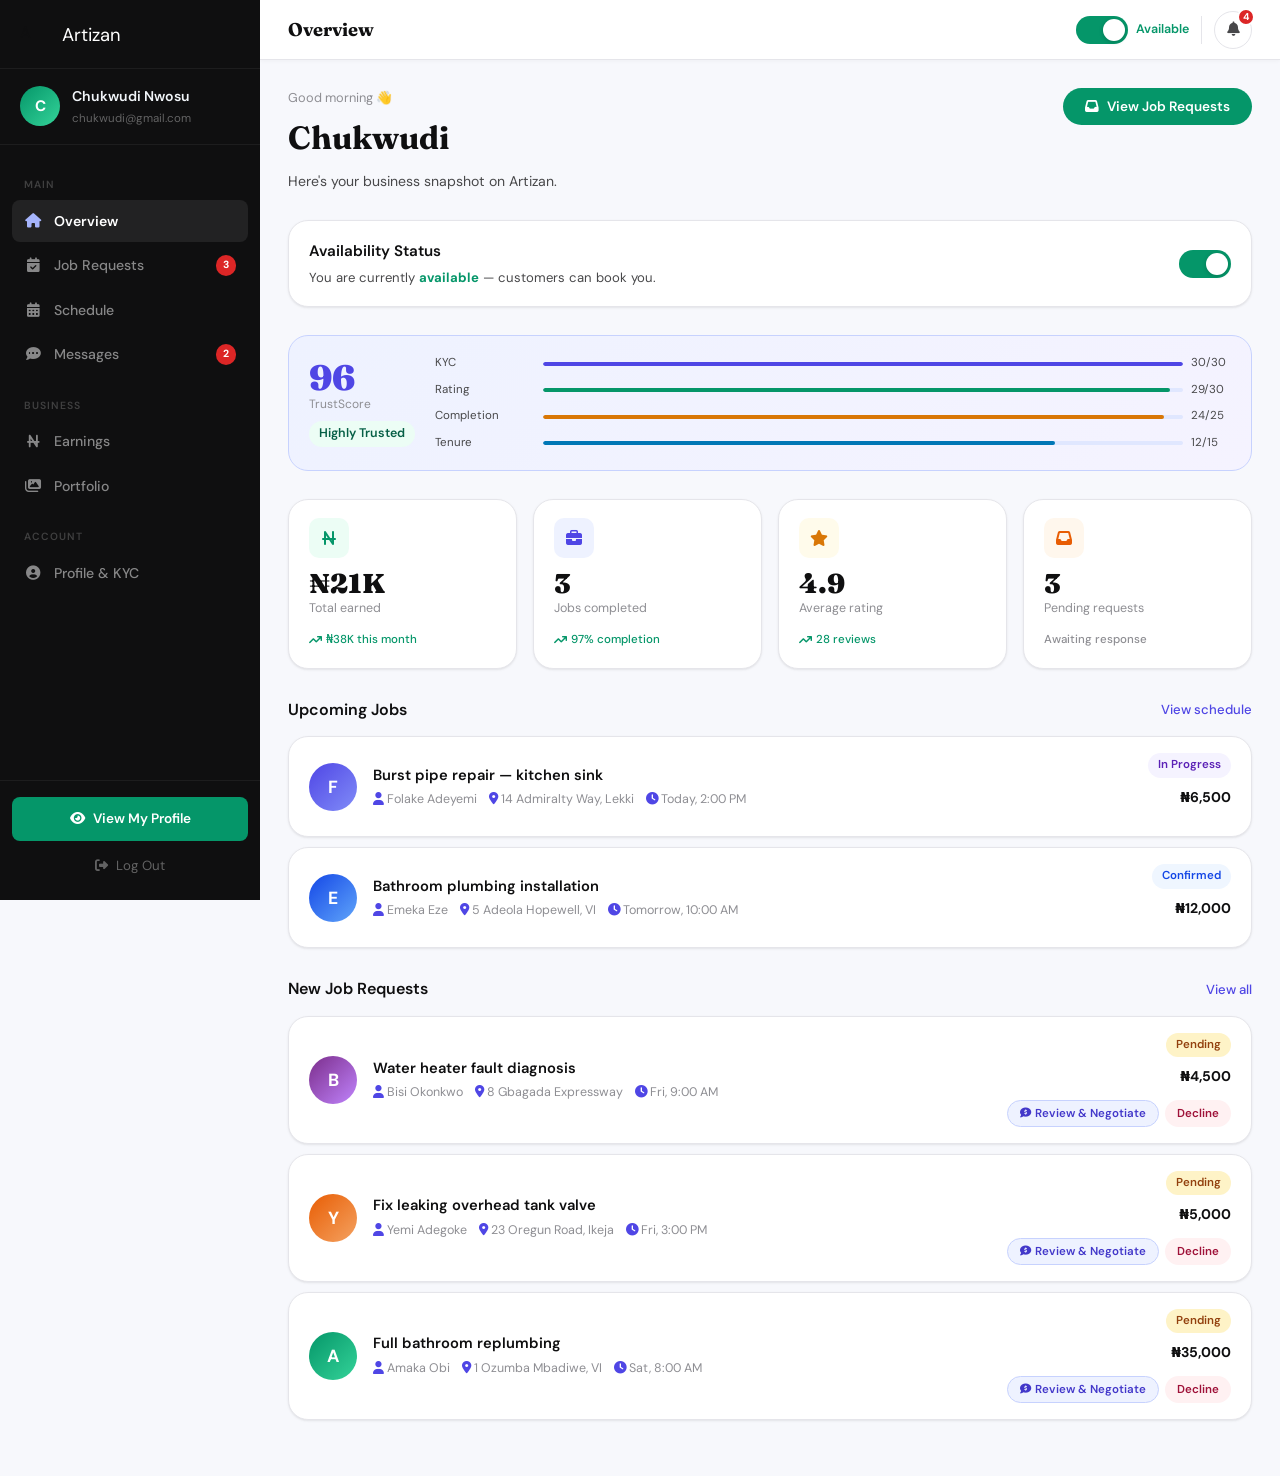
==== commit 0425c22c: "added js tag to somepages" ====
--- a/artisan-dashboard.html
+++ b/artisan-dashboard.html
@@ -11,6 +11,7 @@
   <link rel="stylesheet" href="assets/css/style.css"/>
   <link rel="stylesheet" href="assets/css/dashboard.css"/>
   <link rel="stylesheet" href="assets/css/artisan-dashboard.css"/>
+  <link rel="stylesheet" href="assets/css/negotiate.css"/>
 </head>
 <body class="dash-body">
 
@@ -493,6 +494,8 @@
 <!-- TOAST -->
 <div class="toast-wrap" id="toast-wrap"></div>
 
+<script src="assets/js/api.js"></script>
+<script src="assets/js/negotiate.js"></script>
 <script src="assets/js/artisan-dashboard.js"></script>
 </body>
 </html>
--- a/assets/css/negotiate.css
+++ b/assets/css/negotiate.css
@@ -0,0 +1,460 @@
+/* ══════════════════════════════════════════
+   ARTIZAN — NEGOTIATION MODULE CSS
+   assets/css/negotiate.css
+
+   Styles for the price negotiation modal
+   shown on both customer and artisan
+   dashboards. Add this AFTER dashboard.css.
+══════════════════════════════════════════ */
+
+/* ── NEW BOOKING STATUS BADGES ── */
+.status-negotiating    { background: #FFF7ED; color: #C2410C; }
+.status-offer-accepted { background: #F0FDF4; color: #15803D; }
+
+/* ── MODAL BACKDROP ── */
+.neg-backdrop {
+  position: fixed;
+  inset: 0;
+  background: rgba(0, 0, 0, 0.5);
+  z-index: 600;
+  display: flex;
+  align-items: center;
+  justify-content: center;
+  padding: 20px;
+  opacity: 0;
+  transition: opacity 0.2s ease;
+}
+.neg-backdrop.neg-modal-visible { opacity: 1; }
+
+/* ── MODAL BOX ── */
+.neg-box {
+  background: #fff;
+  border-radius: 20px;
+  padding: 32px 28px;
+  max-width: 480px;
+  width: 100%;
+  max-height: 88vh;
+  overflow-y: auto;
+  position: relative;
+  transform: translateY(16px);
+  transition: transform 0.25s cubic-bezier(0.34, 1.56, 0.64, 1);
+  scrollbar-width: thin;
+}
+.neg-modal-visible .neg-box { transform: translateY(0); }
+
+/* Close button */
+.neg-close {
+  position: absolute;
+  top: 14px;
+  right: 14px;
+  width: 30px;
+  height: 30px;
+  border-radius: 50%;
+  background: var(--ink-100, #f4f4f5);
+  border: none;
+  cursor: pointer;
+  font-size: 0.85rem;
+  color: var(--text-secondary, #6b7280);
+  display: flex;
+  align-items: center;
+  justify-content: center;
+  transition: background 0.15s;
+}
+.neg-close:hover { background: var(--ink-200, #e4e4e7); }
+
+/* ── HEADER ── */
+.neg-header {
+  display: flex;
+  align-items: center;
+  gap: 14px;
+  margin-bottom: 20px;
+}
+.neg-avatar {
+  width: 48px;
+  height: 48px;
+  border-radius: 50%;
+  display: flex;
+  align-items: center;
+  justify-content: center;
+  font-size: 1.2rem;
+  font-weight: 700;
+  color: #fff;
+  flex-shrink: 0;
+}
+.neg-header-info {}
+.neg-customer-name {
+  font-size: 1rem;
+  font-weight: 700;
+  color: var(--text-primary, #111827);
+  margin-bottom: 2px;
+}
+.neg-job-title {
+  font-size: 0.85rem;
+  color: var(--text-secondary, #6b7280);
+  margin-bottom: 2px;
+}
+.neg-address {
+  font-size: 0.78rem;
+  color: var(--text-muted, #9ca3af);
+}
+.neg-address i { margin-right: 4px; }
+
+/* ── DETAIL CARD ── */
+.neg-detail-card {
+  background: var(--ink-50, #fafafa);
+  border: 1px solid var(--border, #e5e7eb);
+  border-radius: 12px;
+  padding: 14px 16px;
+  margin-bottom: 16px;
+}
+.neg-detail-row {
+  display: flex;
+  justify-content: space-between;
+  align-items: flex-start;
+  gap: 12px;
+  padding: 5px 0;
+  font-size: 0.85rem;
+}
+.neg-detail-row + .neg-detail-row { border-top: 1px solid var(--border, #e5e7eb); }
+.neg-detail-label {
+  color: var(--text-secondary, #6b7280);
+  display: flex;
+  align-items: center;
+  gap: 6px;
+}
+.neg-detail-val {
+  font-weight: 600;
+  color: var(--text-primary, #111827);
+  text-align: right;
+}
+.neg-original-price { color: var(--brand-purple, #4F46E5); }
+.neg-detail-note .neg-detail-val { font-weight: 400; color: var(--text-secondary, #6b7280); }
+
+/* ── NEGOTIATION HISTORY ── */
+.neg-history {
+  margin-bottom: 16px;
+  border: 1px solid var(--border, #e5e7eb);
+  border-radius: 12px;
+  overflow: hidden;
+}
+.neg-history-label {
+  font-size: 0.75rem;
+  font-weight: 700;
+  letter-spacing: 0.05em;
+  text-transform: uppercase;
+  color: var(--text-muted, #9ca3af);
+  padding: 10px 14px;
+  background: var(--ink-50, #fafafa);
+  border-bottom: 1px solid var(--border, #e5e7eb);
+}
+.neg-history-item {
+  display: flex;
+  align-items: center;
+  gap: 8px;
+  padding: 10px 14px;
+  font-size: 0.82rem;
+  border-bottom: 1px solid var(--border, #e5e7eb);
+}
+.neg-history-item:last-child { border-bottom: none; }
+.neg-from-artisan { background: #F5F3FF; }
+.neg-from-customer { background: #F0FDF4; }
+.neg-hi-who {
+  font-weight: 700;
+  color: var(--text-primary, #111827);
+  min-width: 60px;
+}
+.neg-from-artisan .neg-hi-who { color: #5B21B6; }
+.neg-from-customer .neg-hi-who { color: #059669; }
+.neg-hi-amount {
+  font-weight: 700;
+  color: var(--text-primary, #111827);
+  min-width: 80px;
+}
+.neg-hi-note {
+  color: var(--text-secondary, #6b7280);
+  flex: 1;
+  font-style: italic;
+}
+.neg-hi-time {
+  color: var(--text-muted, #9ca3af);
+  white-space: nowrap;
+  font-size: 0.75rem;
+}
+
+/* ── SECTION TITLE ── */
+.neg-section-title {
+  font-size: 0.82rem;
+  font-weight: 700;
+  letter-spacing: 0.04em;
+  text-transform: uppercase;
+  color: var(--text-muted, #9ca3af);
+  margin-bottom: 10px;
+}
+
+/* ── OFFER BANNER (customer side) ── */
+.neg-offer-banner {
+  background: var(--ink-50, #fafafa);
+  border: 1px solid var(--border, #e5e7eb);
+  border-radius: 14px;
+  padding: 18px 18px 14px;
+  margin-bottom: 16px;
+  text-align: center;
+}
+.neg-offer-badge {
+  display: inline-flex;
+  align-items: center;
+  gap: 6px;
+  font-size: 0.75rem;
+  font-weight: 700;
+  letter-spacing: 0.05em;
+  text-transform: uppercase;
+  background: #FEF3C7;
+  color: #92400E;
+  padding: 4px 10px;
+  border-radius: 20px;
+  margin-bottom: 14px;
+}
+.neg-offer-amounts {
+  display: flex;
+  align-items: center;
+  justify-content: center;
+  gap: 16px;
+  margin-bottom: 8px;
+}
+.neg-offer-original,
+.neg-offer-new {
+  text-align: center;
+}
+.neg-offer-label {
+  display: block;
+  font-size: 0.72rem;
+  font-weight: 600;
+  text-transform: uppercase;
+  letter-spacing: 0.05em;
+  color: var(--text-muted, #9ca3af);
+  margin-bottom: 4px;
+}
+.neg-offer-num {
+  font-size: 1.4rem;
+  font-weight: 800;
+  color: var(--text-primary, #111827);
+}
+.neg-strikethrough {
+  text-decoration: line-through;
+  color: var(--text-muted, #9ca3af) !important;
+  font-size: 1rem !important;
+}
+.neg-offer-highlight { color: #059669 !important; }
+.neg-offer-arrow {
+  font-size: 1.2rem;
+  color: var(--text-muted, #9ca3af);
+  padding-top: 16px;
+}
+.neg-offer-diff {
+  font-size: 0.82rem;
+  font-weight: 600;
+  margin-top: 4px;
+}
+.neg-artisan-note-box {
+  display: flex;
+  align-items: flex-start;
+  gap: 8px;
+  background: #EEF2FF;
+  border-radius: 8px;
+  padding: 10px 12px;
+  margin-top: 12px;
+  text-align: left;
+}
+.neg-artisan-note-box p {
+  font-size: 0.85rem;
+  color: var(--text-secondary, #6b7280);
+  font-style: italic;
+  line-height: 1.5;
+}
+
+/* ── AMOUNT INPUT ── */
+.neg-amount-input-wrap {
+  display: flex;
+  align-items: center;
+  border: 2px solid var(--border, #e5e7eb);
+  border-radius: 10px;
+  overflow: hidden;
+  margin-bottom: 12px;
+  background: var(--ink-50, #fafafa);
+  transition: border-color 0.2s;
+}
+.neg-amount-input-wrap:focus-within {
+  border-color: var(--brand-purple, #4F46E5);
+  background: #fff;
+  box-shadow: 0 0 0 3px rgba(79, 70, 229, 0.1);
+}
+.neg-currency-prefix {
+  padding: 0 14px;
+  font-size: 0.95rem;
+  color: var(--text-secondary, #6b7280);
+  border-right: 1px solid var(--border, #e5e7eb);
+  background: var(--ink-100, #f4f4f5);
+  height: 48px;
+  display: flex;
+  align-items: center;
+}
+.neg-amount-input {
+  flex: 1;
+  height: 48px;
+  padding: 0 14px;
+  border: none;
+  background: transparent;
+  font-size: 1.2rem;
+  font-weight: 700;
+  color: var(--text-primary, #111827);
+  outline: none;
+  font-family: inherit;
+}
+
+/* ── NOTE INPUT ── */
+.neg-note-wrap { margin-bottom: 16px; }
+.neg-note-label {
+  display: block;
+  font-size: 0.82rem;
+  font-weight: 600;
+  color: var(--ink-700, #374151);
+  margin-bottom: 6px;
+}
+.neg-note-input {
+  width: 100%;
+  padding: 10px 14px;
+  border: 1.5px solid var(--border, #e5e7eb);
+  border-radius: 10px;
+  font-family: inherit;
+  font-size: 0.88rem;
+  color: var(--text-primary, #111827);
+  background: var(--ink-50, #fafafa);
+  resize: vertical;
+  outline: none;
+  transition: border-color 0.2s;
+}
+.neg-note-input:focus {
+  border-color: var(--brand-purple, #4F46E5);
+  background: #fff;
+}
+
+/* ── COUNTER TOGGLE ── */
+.neg-counter-toggle-row { margin-bottom: 12px; }
+.neg-counter-toggle {
+  background: none;
+  border: 1.5px dashed var(--border, #e5e7eb);
+  border-radius: 8px;
+  padding: 8px 16px;
+  font-size: 0.83rem;
+  font-weight: 500;
+  color: var(--brand-purple, #4F46E5);
+  cursor: pointer;
+  display: flex;
+  align-items: center;
+  gap: 6px;
+  transition: all 0.15s;
+  width: 100%;
+  justify-content: center;
+}
+.neg-counter-toggle:hover {
+  background: #F5F3FF;
+  border-color: var(--brand-purple, #4F46E5);
+}
+.neg-counter-wrap { margin-bottom: 4px; }
+
+/* ── ERROR ── */
+.neg-error {
+  font-size: 0.82rem;
+  color: #DC2626;
+  margin-bottom: 8px;
+  min-height: 18px;
+}
+
+/* ── ACTION BUTTONS ── */
+.neg-actions {
+  display: flex;
+  flex-direction: column;
+  gap: 8px;
+  margin-bottom: 16px;
+}
+.neg-btn {
+  width: 100%;
+  padding: 13px 16px;
+  border-radius: 10px;
+  font-size: 0.9rem;
+  font-weight: 600;
+  border: none;
+  cursor: pointer;
+  display: inline-flex;
+  align-items: center;
+  justify-content: center;
+  gap: 8px;
+  transition: all 0.15s;
+  font-family: inherit;
+}
+.neg-btn-accept {
+  background: var(--brand-green, #059669);
+  color: #fff;
+}
+.neg-btn-accept:hover { background: #047857; transform: translateY(-1px); }
+.neg-btn-pay {
+  font-size: 0.95rem;
+  padding: 15px 16px;
+}
+.neg-btn-negotiate {
+  background: var(--brand-purple, #4F46E5);
+  color: #fff;
+}
+.neg-btn-negotiate:hover { background: #3730A3; }
+.neg-btn-decline {
+  background: #FFF1F2;
+  color: #9F1239;
+  font-weight: 500;
+}
+.neg-btn-decline:hover { background: #FFE4E6; }
+
+/* ── FOOTER NOTE ── */
+.neg-footer-note {
+  font-size: 0.78rem;
+  color: var(--text-muted, #9ca3af);
+  text-align: center;
+  display: flex;
+  align-items: center;
+  justify-content: center;
+  gap: 6px;
+  line-height: 1.5;
+}
+
+/* ── BOOKING CARD NEGOTIATION BADGE ── */
+.neg-pill {
+  display: inline-flex;
+  align-items: center;
+  gap: 5px;
+  font-size: 0.72rem;
+  font-weight: 700;
+  background: #FFF7ED;
+  color: #C2410C;
+  padding: 3px 8px;
+  border-radius: 20px;
+  margin-top: 4px;
+}
+.neg-pill i { font-size: 0.65rem; }
+
+.offer-pill {
+  display: inline-flex;
+  align-items: center;
+  gap: 5px;
+  font-size: 0.72rem;
+  font-weight: 700;
+  background: #F0FDF4;
+  color: #15803D;
+  padding: 3px 8px;
+  border-radius: 20px;
+  margin-top: 4px;
+}
+
+@media (max-width: 500px) {
+  .neg-box { padding: 24px 18px; }
+  .neg-offer-num { font-size: 1.1rem; }
+  .neg-offer-amounts { gap: 10px; }
+}
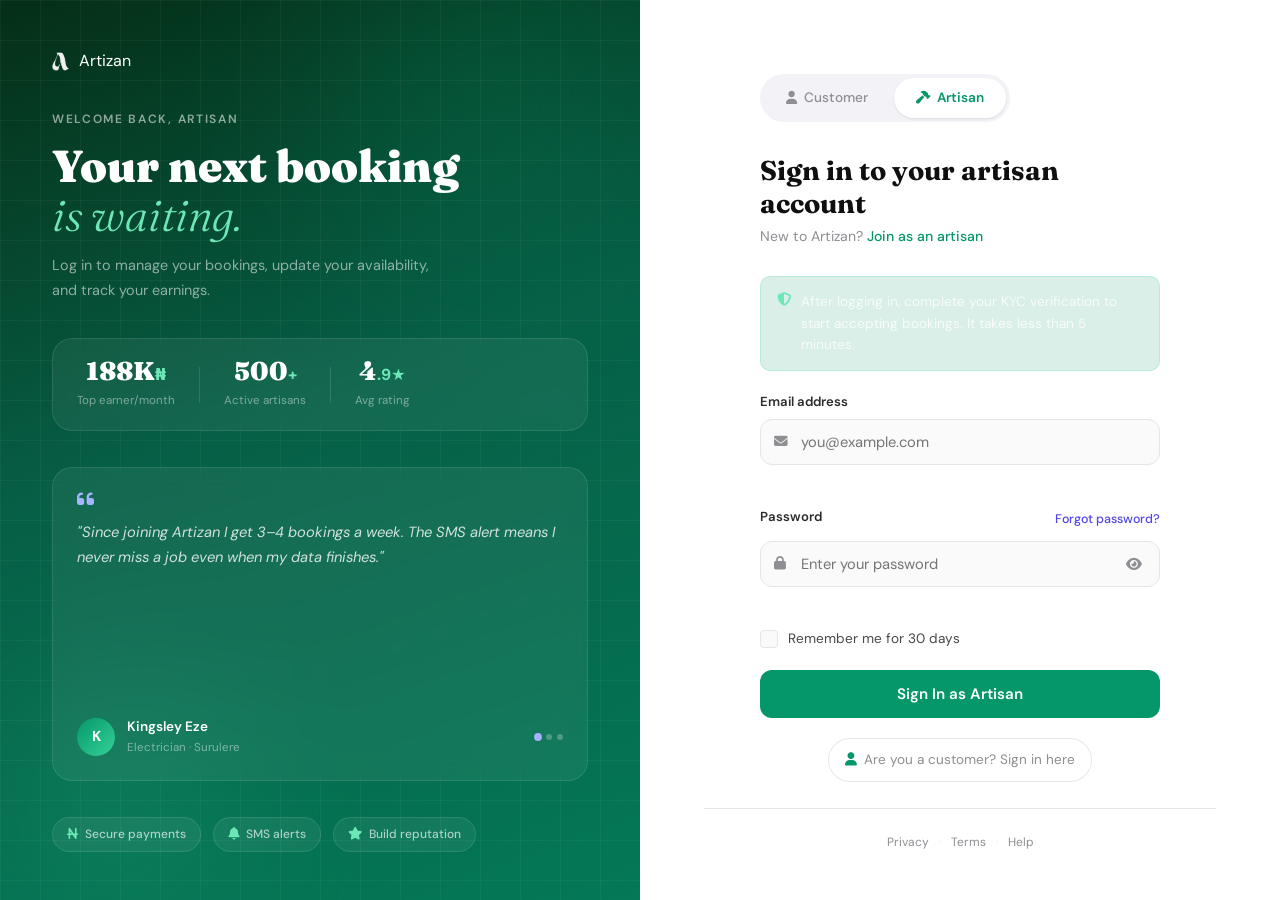
==== commit 85c7cde8: "added network toast" ====
--- a/artisan-dashboard.html
+++ b/artisan-dashboard.html
@@ -15,9 +15,7 @@
 </head>
 <body class="dash-body">
 
-<!-- ══════════════════════════════════════════
-     SIDEBAR
-══════════════════════════════════════════ -->
+<!-- SIDEBAR -->
 <aside class="sidebar" id="sidebar">
   <div class="sb-brand">
     <a href="index.html" class="sb-logo">
@@ -79,9 +77,7 @@
 <!-- Overlay for mobile sidebar -->
 <div class="sb-overlay" id="sb-overlay"></div>
 
-<!-- ══════════════════════════════════════════
-     MAIN WRAPPER
-══════════════════════════════════════════ -->
+<!-- MAIN WRAPPER -->
 <div class="dash-main">
 
   <!-- TOPBAR -->
@@ -119,7 +115,7 @@
   <!-- CONTENT PANELS -->
   <div class="dash-content">
 
-    <!-- ═══ OVERVIEW ═══ -->
+    <!-- OVERVIEW -->
     <section class="dash-panel active" id="panel-overview">
       <div class="panel-hero">
         <div>
@@ -211,7 +207,7 @@
       </div>
     </section>
 
-    <!-- ═══ JOB REQUESTS ═══ -->
+    <!-- JOB REQUESTS -->
     <section class="dash-panel" id="panel-bookings">
       <div class="panel-toprow">
         <div>
@@ -233,7 +229,7 @@
       <div class="booking-list-full" id="jobs-list"></div>
     </section>
 
-    <!-- ═══ SCHEDULE ═══ -->
+    <!--  SCHEDULE  -->
     <section class="dash-panel" id="panel-schedule">
       <div class="panel-toprow">
         <div>
@@ -269,7 +265,7 @@
       </div>
     </section>
 
-    <!-- ═══ MESSAGES ═══ -->
+    <!--  MESSAGES  -->
     <section class="dash-panel" id="panel-messages">
       <h2 class="panel-heading">Messages</h2>
       <p class="panel-sub">Chat with customers. Messaging unlocks after you confirm a booking.</p>
@@ -293,7 +289,7 @@
       </div>
     </section>
 
-    <!-- ═══ EARNINGS ═══ -->
+    <!--  EARNINGS  -->
     <section class="dash-panel" id="panel-earnings">
       <div class="panel-toprow">
         <div>
@@ -320,6 +316,25 @@
         </div>
       </div>
 
+
+      <!-- Earnings Chart -->
+      <div class="section-block earnings-chart-block">
+        <div class="section-block-header">
+          <h3 class="section-block-title">Earnings over time</h3>
+          <div class="chart-period-tabs">
+            <button class="chart-tab active" data-period="weekly">Weekly</button>
+            <button class="chart-tab" data-period="monthly">Monthly</button>
+          </div>
+        </div>
+        <div class="chart-wrap">
+          <canvas id="earnings-chart" aria-label="Earnings bar chart" role="img"></canvas>
+        </div>
+        <div class="chart-legend">
+          <span class="chart-legend-dot"></span>
+          <span class="chart-legend-label" id="chart-legend-label">Earnings per week (₦)</span>
+        </div>
+      </div>
+
       <!-- Withdraw form -->
       <div class="withdraw-form">
         <h4><i class="fa fa-building-columns" style="margin-right:8px;color:var(--brand-green)"></i>Available balance: <span id="avail-balance">₦12,500</span></h4>
@@ -336,7 +351,7 @@
       </div>
     </section>
 
-    <!-- ═══ PORTFOLIO ═══ -->
+    <!--  PORTFOLIO  -->
     <section class="dash-panel" id="panel-portfolio">
       <div class="panel-toprow">
         <div>
@@ -370,7 +385,7 @@
       </div>
     </section>
 
-    <!-- ═══ PROFILE & KYC ═══ -->
+    <!--  PROFILE & KYC  -->
     <section class="dash-panel" id="panel-profile">
       <h2 class="panel-heading">Profile & KYC</h2>
       <p class="panel-sub">Keep your details accurate and complete your identity verification.</p>
@@ -477,8 +492,89 @@
 </div>
 
 <!-- ══════════════════════════════════════════
-     CONFIRM MODAL (generic)
+     PROOF PHOTO MODAL
+     Shown when artisan clicks "Mark Done"
 ══════════════════════════════════════════ -->
+<div class="modal-backdrop" id="proof-modal" style="display:none">
+  <div class="modal-box proof-modal-box">
+
+    <button class="modal-close-btn" id="proof-modal-close">
+      <i class="fa fa-xmark"></i>
+    </button>
+
+    <!-- Step 1: Upload -->
+    <div id="proof-step1">
+      <div class="modal-icon" style="background:#ECFDF5;color:#059669">
+        <i class="fa fa-camera"></i>
+      </div>
+      <h3 class="modal-title">Mark job as complete</h3>
+      <p class="modal-sub">Upload a proof photo to show the customer the finished work. This protects you in case of any dispute.</p>
+
+      <!-- Drop zone -->
+      <div class="proof-dropzone" id="proof-dropzone">
+        <input type="file" id="proof-file-input" accept="image/*" style="display:none"/>
+        <div class="proof-dz-empty" id="proof-dz-empty">
+          <div class="proof-dz-icon"><i class="fa fa-cloud-arrow-up"></i></div>
+          <p class="proof-dz-title">Tap to upload a photo</p>
+          <p class="proof-dz-sub">JPG, PNG or WEBP · Max 5MB</p>
+        </div>
+        <div class="proof-dz-preview" id="proof-dz-preview" style="display:none">
+          <img id="proof-preview-img" src="" alt="Proof photo preview"/>
+          <button class="proof-remove-btn" id="proof-remove-btn" type="button">
+            <i class="fa fa-xmark"></i> Remove
+          </button>
+        </div>
+      </div>
+
+      <!-- Optional caption -->
+      <div class="proof-caption-wrap">
+        <label class="proof-caption-label">
+          Add a note <span style="font-weight:400;color:var(--text-muted)">(optional)</span>
+        </label>
+        <textarea
+          id="proof-caption"
+          class="proof-caption-input"
+          rows="2"
+          placeholder="e.g. Replaced burst pipe under kitchen sink. All fittings sealed and tested."
+        ></textarea>
+      </div>
+
+      <p class="proof-skip-note" id="proof-skip-note">
+        <i class="fa fa-circle-info"></i>
+        Photo is optional — you can mark complete without one.
+      </p>
+
+      <div class="proof-error" id="proof-error"></div>
+
+      <div class="modal-actions" style="margin-top:20px">
+        <button class="confirm-yes-btn proof-submit-btn" id="proof-submit" style="background:var(--brand-green)">
+          <i class="fa fa-flag-checkered"></i> Mark Complete
+        </button>
+        <button class="confirm-no-btn" id="proof-cancel">Cancel</button>
+      </div>
+    </div>
+
+    <!-- Step 2: Success state -->
+    <div id="proof-step2" style="display:none">
+      <div class="modal-icon" style="background:#ECFDF5;color:#059669">
+        <i class="fa fa-circle-check"></i>
+      </div>
+      <h3 class="modal-title">Job marked complete!</h3>
+      <p class="modal-sub" id="proof-success-msg">
+        The customer has been notified. Payment will be released from escrow once they confirm.
+      </p>
+      <div class="proof-success-photo" id="proof-success-photo" style="display:none">
+        <img id="proof-success-img" src="" alt=""/>
+      </div>
+      <button class="confirm-yes-btn" id="proof-done-btn" style="background:var(--brand-green);width:100%;margin-top:20px">
+        Done
+      </button>
+    </div>
+
+  </div>
+</div>
+
+<!-- CONFIRM MODAL (generic) -->
 <div class="modal-backdrop" id="confirm-modal" style="display:none">
   <div class="modal-box">
     <div class="modal-icon danger"><i class="fa fa-triangle-exclamation"></i></div>
--- a/assets/css/artisan-dashboard.css
+++ b/assets/css/artisan-dashboard.css
@@ -194,10 +194,173 @@
   color: var(--text-muted);
 }
 
+/* ── PROOF PHOTO MODAL ── */
+.proof-modal-box {
+  max-width: 460px;
+  text-align: center;
+}
+
+/* Drop zone */
+.proof-dropzone {
+  border: 2px dashed var(--border, #e5e7eb);
+  border-radius: 14px;
+  background: var(--ink-50, #fafafa);
+  cursor: pointer;
+  transition: border-color 0.2s, background 0.2s;
+  margin-bottom: 14px;
+  overflow: hidden;
+  min-height: 140px;
+  display: flex;
+  align-items: center;
+  justify-content: center;
+}
+.proof-dropzone:hover,
+.proof-dz-hover {
+  border-color: var(--brand-green, #059669);
+  background: #F0FDF4;
+}
+
+/* Empty state inside dropzone */
+.proof-dz-empty {
+  display: flex;
+  flex-direction: column;
+  align-items: center;
+  justify-content: center;
+  padding: 28px 20px;
+  gap: 6px;
+}
+.proof-dz-icon {
+  width: 48px;
+  height: 48px;
+  border-radius: 50%;
+  background: #DCFCE7;
+  color: var(--brand-green, #059669);
+  display: flex;
+  align-items: center;
+  justify-content: center;
+  font-size: 1.4rem;
+  margin-bottom: 6px;
+}
+.proof-dz-title {
+  font-size: 0.9rem;
+  font-weight: 600;
+  color: var(--text-primary, #111827);
+}
+.proof-dz-sub {
+  font-size: 0.78rem;
+  color: var(--text-muted, #9ca3af);
+}
+
+/* Preview state inside dropzone */
+.proof-dz-preview {
+  position: relative;
+  width: 100%;
+  display: flex;
+  flex-direction: column;
+  align-items: center;
+  gap: 10px;
+  padding: 14px;
+}
+.proof-dz-preview img {
+  width: 100%;
+  max-height: 200px;
+  object-fit: cover;
+  border-radius: 10px;
+  display: block;
+}
+.proof-remove-btn {
+  display: inline-flex;
+  align-items: center;
+  gap: 5px;
+  font-size: 0.78rem;
+  font-weight: 600;
+  padding: 5px 12px;
+  background: #FFF1F2;
+  color: #9F1239;
+  border: 1px solid #FECDD3;
+  border-radius: 20px;
+  cursor: pointer;
+  transition: background 0.15s;
+}
+.proof-remove-btn:hover { background: #FFE4E6; }
+
+/* Caption */
+.proof-caption-wrap {
+  text-align: left;
+  margin-bottom: 10px;
+}
+.proof-caption-label {
+  display: block;
+  font-size: 0.82rem;
+  font-weight: 600;
+  color: var(--ink-700, #374151);
+  margin-bottom: 6px;
+}
+.proof-caption-input {
+  width: 100%;
+  padding: 10px 14px;
+  border: 1.5px solid var(--border, #e5e7eb);
+  border-radius: 10px;
+  font-family: inherit;
+  font-size: 0.88rem;
+  color: var(--text-primary, #111827);
+  background: var(--ink-50, #fafafa);
+  resize: vertical;
+  outline: none;
+  transition: border-color 0.2s;
+}
+.proof-caption-input:focus {
+  border-color: var(--brand-green, #059669);
+  background: #fff;
+}
+
+/* Skip note */
+.proof-skip-note {
+  font-size: 0.78rem;
+  color: var(--text-muted, #9ca3af);
+  display: flex;
+  align-items: center;
+  justify-content: center;
+  gap: 5px;
+  margin-bottom: 4px;
+}
+
+/* Error */
+.proof-error {
+  font-size: 0.82rem;
+  color: #DC2626;
+  min-height: 18px;
+  text-align: left;
+  margin-bottom: 4px;
+}
+
+/* Submit button */
+.proof-submit-btn {
+  background: var(--brand-green, #059669) !important;
+}
+.proof-submit-btn:hover { background: #047857 !important; }
+
+/* Success photo thumbnail */
+.proof-success-photo {
+  margin: 14px auto 0;
+  border-radius: 12px;
+  overflow: hidden;
+  max-width: 260px;
+  box-shadow: 0 4px 16px rgba(0,0,0,0.12);
+}
+.proof-success-photo img {
+  width: 100%;
+  display: block;
+  object-fit: cover;
+  max-height: 180px;
+}
+
 @media (max-width: 640px) {
   .hours-row { flex-direction: column; align-items: flex-start; gap: 10px; padding: 12px 16px; }
   .hours-day-toggle { min-width: auto; }
   .kyc-upload-row { flex-direction: column; align-items: stretch; }
   .topbar-avail-wrap { display: none; }
   .portfolio-count-bar { flex-direction: column; align-items: flex-start; gap: 8px; }
-}
+  .proof-modal-box { padding: 24px 16px; }
+  .proof-dz-empty { padding: 20px 14px; }
+}
--- a/assets/css/negotiate.css
+++ b/assets/css/negotiate.css
@@ -81,7 +81,6 @@
   color: #fff;
   flex-shrink: 0;
 }
-.neg-header-info {}
 .neg-customer-name {
   font-size: 1rem;
   font-weight: 700;
